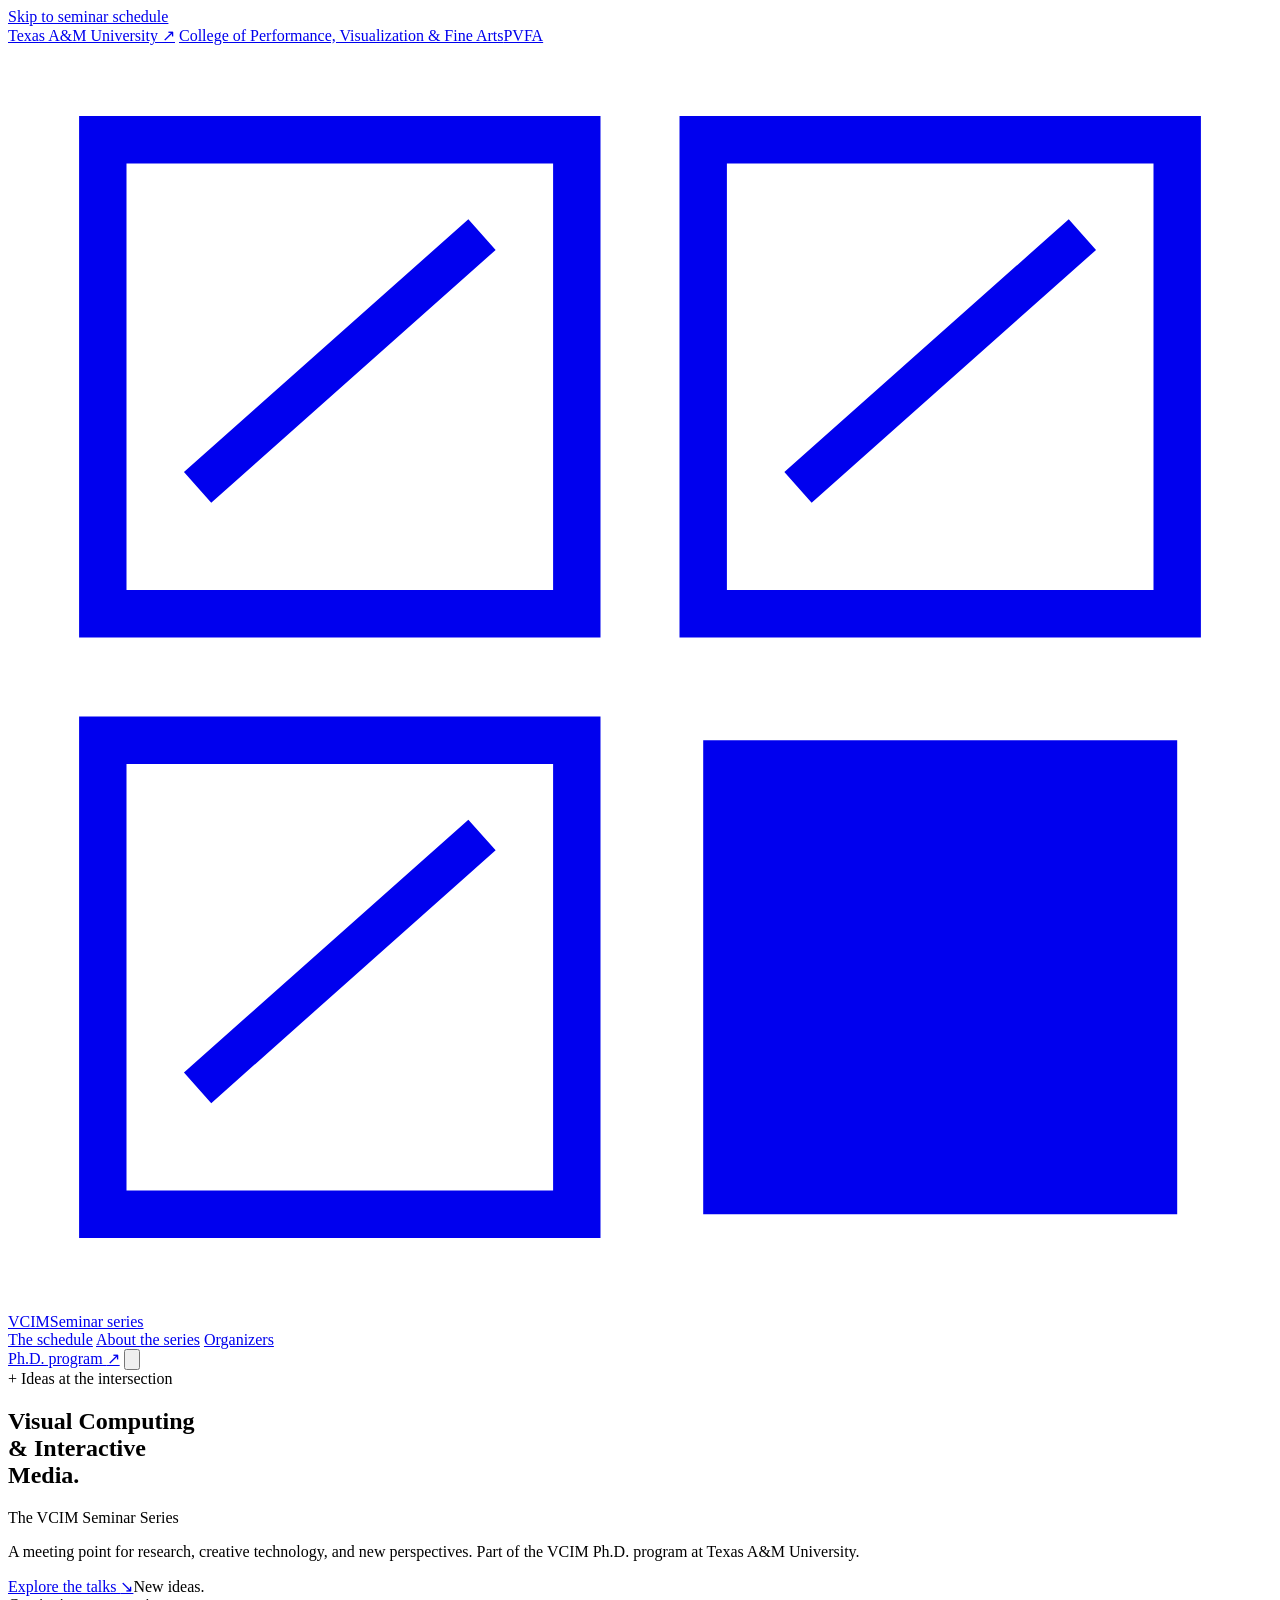
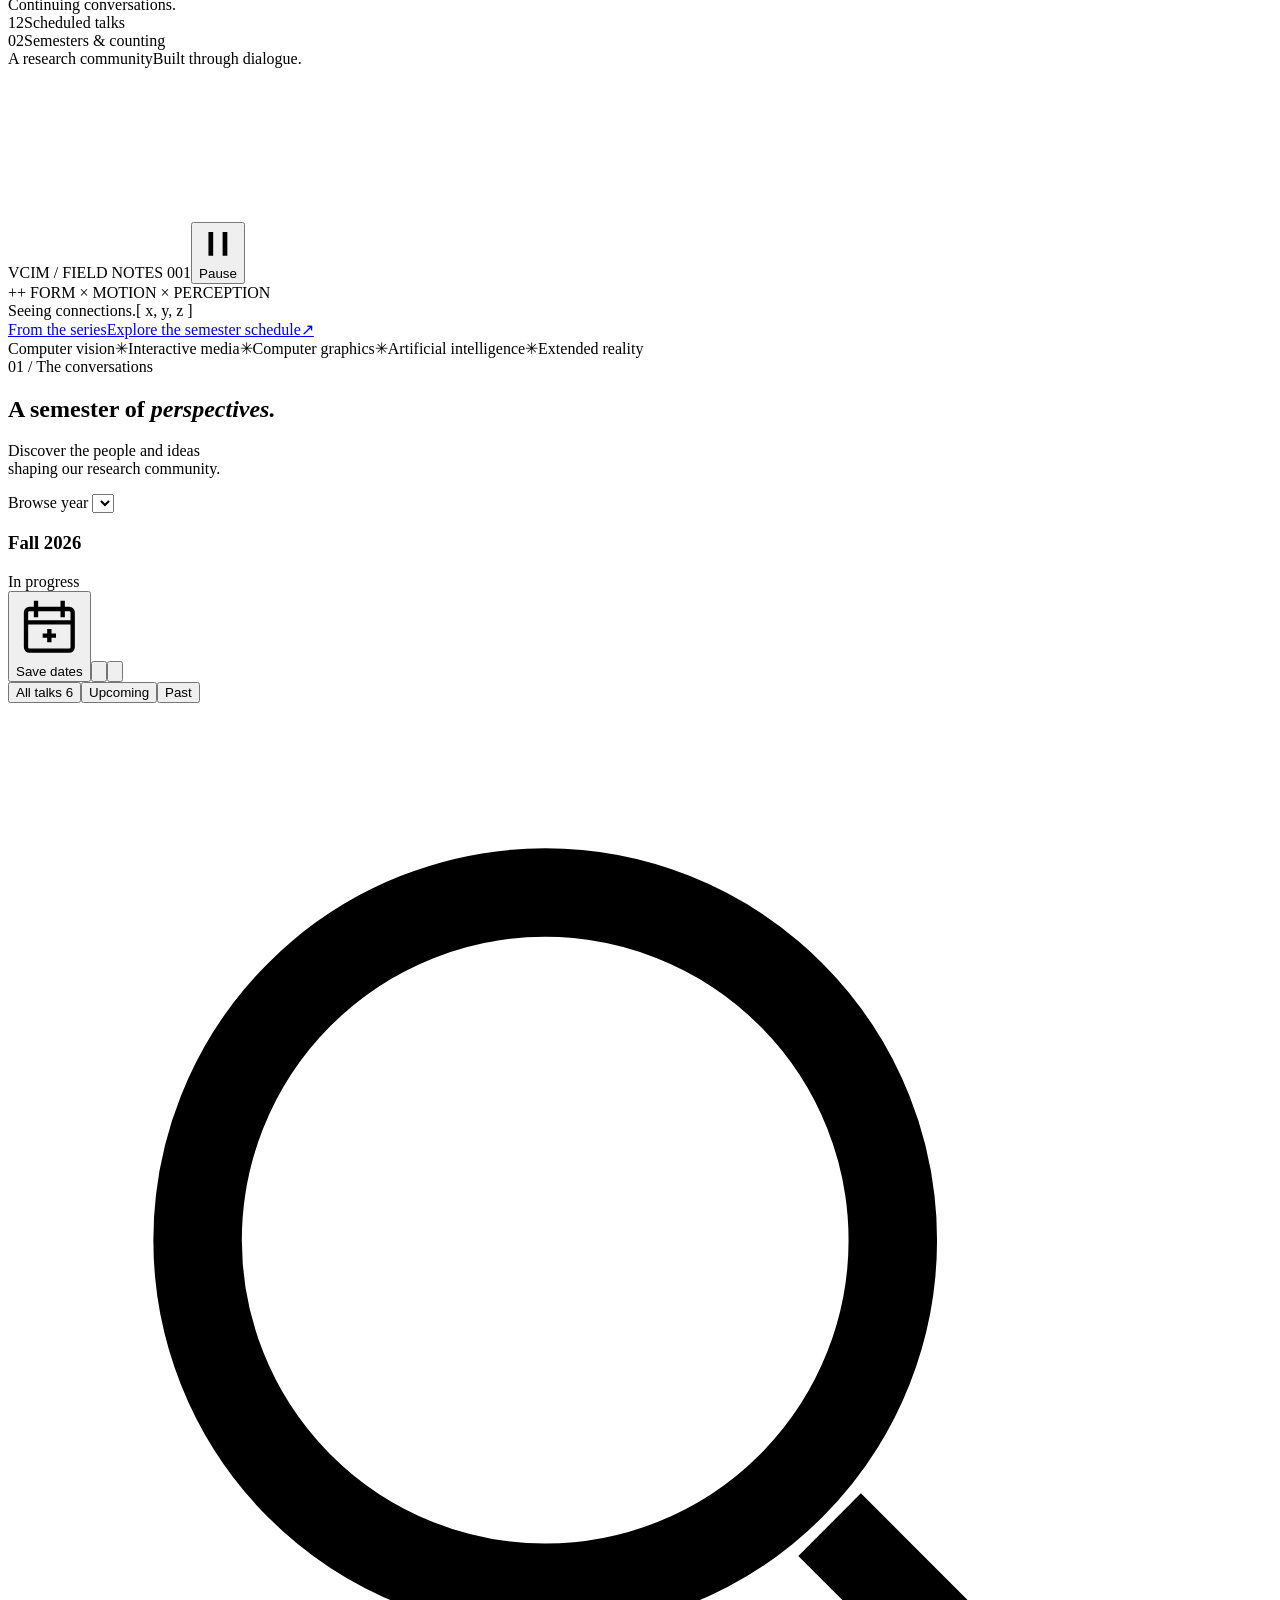
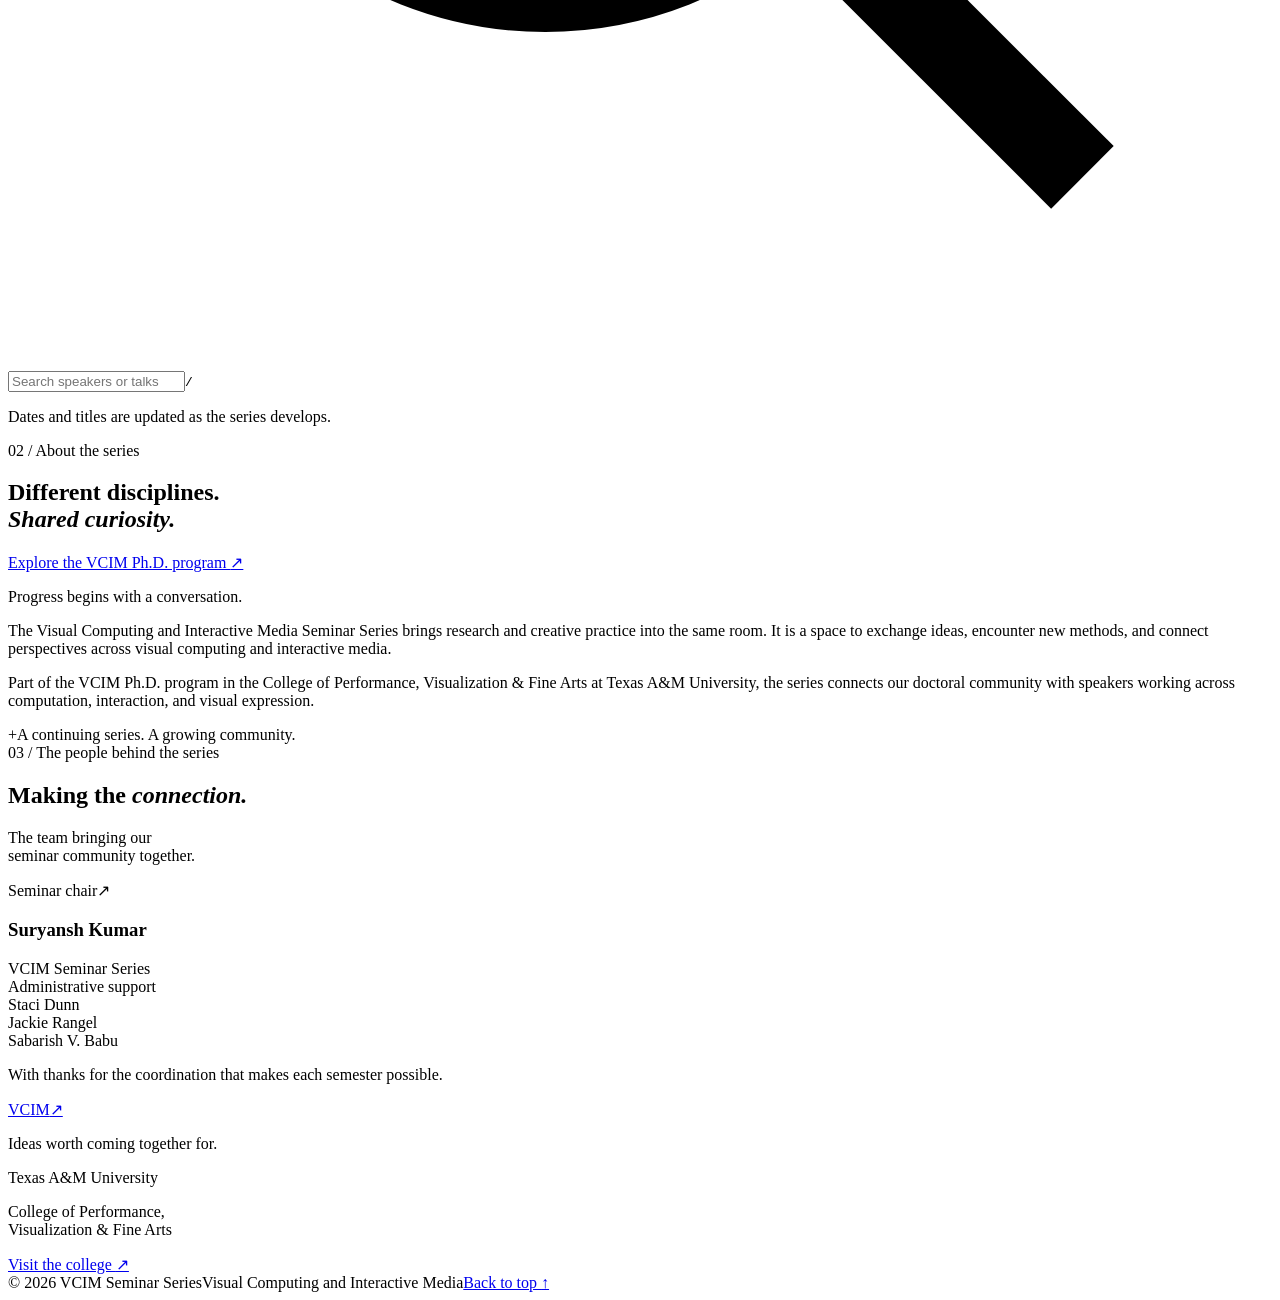
==== index.html @ 403e8bd7 "main source addded" ====
<!doctype html>
<html lang="en">
<head>
  <meta charset="utf-8">
  <meta name="viewport" content="width=device-width, initial-scale=1">
  <meta name="theme-color" content="#500000">
  <meta name="description" content="The Visual Computing and Interactive Media Seminar Series at Texas A&M University. Explore speakers and talk schedules, semester by semester.">
  <title>VCIM Seminar Series · Texas A&M University</title>
  <link rel="icon" href="assets/icons/favicon.svg" type="image/svg+xml">
  <link rel="stylesheet" href="styles/tokens.css">
  <link rel="stylesheet" href="styles/main.css">
  <script defer src="data/seminars.js"></script>
  <script defer src="scripts/core.js"></script>
  <script defer src="scripts/app.js"></script>
  <script defer src="scripts/visual.js"></script>
</head>
<body>
  <a class="skip-link" href="#schedule">Skip to seminar schedule</a>
  <div class="institution-bar">
    <div class="container institution-inner">
      <a href="https://www.tamu.edu/" target="_blank" rel="noopener noreferrer">Texas A&amp;M University <span aria-hidden="true">↗</span></a>
      <a data-college-link href="https://pvfa.tamu.edu/" target="_blank" rel="noopener noreferrer"><span class="college-long">College of Performance, Visualization &amp; Fine Arts</span><span class="college-short">PVFA</span></a>
    </div>
  </div>
  <header class="site-header">
    <div class="container header-inner">
      <a href="#top" class="wordmark" aria-label="VCIM Seminar Series home">
        <svg class="brand-symbol" viewBox="0 0 40 40" fill="none" aria-hidden="true"><path d="M3 3h15v15H3zM22 3h15v15H22zM3 22h15v15H3z" stroke="currentColor" stroke-width="1.5"/><path d="M22 22h15v15H22z" fill="currentColor"/><path d="m6 14 9-8M25 14l9-8M6 33l9-8" stroke="currentColor" stroke-width="1.3"/></svg>
        <span class="wordmark-name">VCIM<span class="wordmark-subtitle">Seminar series</span></span>
      </a>
      <nav class="desktop-nav" aria-label="Main navigation">
        <a href="#schedule">The schedule</a>
        <a href="#about">About the series</a>
        <a href="#organizers">Organizers</a>
      </nav>
      <a class="program-link" data-program-link href="https://pvfa.tamu.edu/academics/visualization-program/ph-d-in-visual-computing-and-interactive-media/" target="_blank" rel="noopener noreferrer">Ph.D. program <span aria-hidden="true">↗</span></a>
      <button class="menu-toggle icon-button" id="menu-toggle" type="button" aria-expanded="false" aria-controls="mobile-nav" aria-label="Open navigation"><svg viewBox="0 0 24 24" fill="none" stroke="currentColor" stroke-width="1.5" aria-hidden="true"><path d="M4 7h16M4 12h16M4 17h16"/></svg></button>
    </div>
    <nav class="mobile-nav container" id="mobile-nav" aria-label="Mobile navigation" hidden>
      <a href="#schedule">The schedule</a><a href="#about">About the series</a><a href="#organizers">Organizers</a>
      <a data-program-link href="https://pvfa.tamu.edu/academics/visualization-program/ph-d-in-visual-computing-and-interactive-media/" target="_blank" rel="noopener noreferrer">Explore the Ph.D. program ↗</a>
    </nav>
  </header>
  <main id="top">
    <section class="hero container" aria-labelledby="hero-title">
      <div class="hero-copy">
        <div class="eyebrow"><span class="tiny-cross" aria-hidden="true">+</span> Ideas at the intersection</div>
        <h1 id="hero-title">Visual Computing<br><span class="hero-amp">&amp; Interactive</span><br>Media<span class="title-period">.</span></h1>
        <p class="hero-subheading">The VCIM Seminar Series</p>
        <p class="hero-description">A meeting point for research, creative technology, and new perspectives. Part of the VCIM Ph.D. program at Texas A&amp;M University.</p>
        <div class="hero-actions"><a href="#schedule" class="button button-primary">Explore the talks <span aria-hidden="true">↘</span></a><span class="hero-note">New ideas.<br>Continuing conversations.</span></div>
        <div class="hero-meta"><div><span class="meta-number" id="total-talks">12</span><span class="meta-label">Scheduled talks</span></div><div><span class="meta-number" id="total-semesters">02</span><span class="meta-label">Semesters &amp; counting</span></div><div class="hero-meta-last"><span class="meta-label meta-label-top">A research community</span><span class="meta-small">Built through dialogue.</span></div></div>
      </div>
      <div class="hero-visual-wrap">
        <div class="hero-art" id="hero-art">
          <img class="field-fallback" src="assets/visuals/field-fallback.svg" alt="" aria-hidden="true">
          <canvas id="field-canvas" aria-hidden="true"></canvas>
          <div class="art-topline"><span>VCIM / FIELD NOTES 001</span><button type="button" id="motion-toggle" aria-label="Pause geometric animation" aria-pressed="false" title="Pause motion"><svg viewBox="0 0 16 16" aria-hidden="true"><path d="M5 3v10M11 3v10" fill="none" stroke="currentColor" stroke-width="2"/></svg><span id="motion-label">Pause</span></button></div>
          <span class="art-cross art-cross-a" aria-hidden="true">+</span><span class="art-cross art-cross-b" aria-hidden="true">+</span>
          <span class="art-side-label" aria-hidden="true">FORM × MOTION × PERCEPTION</span>
          <div class="art-bottomline"><span class="art-kicker">Seeing connections.</span><span class="art-index" aria-hidden="true">[ x, y, z ]</span></div>
        </div>
        <a class="next-strip" id="next-strip" href="#schedule"><span class="next-label"><span class="status-dot" aria-hidden="true"></span><span id="next-label">From the series</span></span><span class="next-speaker" id="next-speaker">Explore the semester schedule</span><span class="next-date" id="next-date"></span><span class="next-arrow" aria-hidden="true">↗</span></a>
      </div>
    </section>
    <div class="discipline-band" aria-label="Fields in conversation"><div class="container discipline-inner"><span>Computer vision</span><span aria-hidden="true">✳</span><span>Interactive media</span><span aria-hidden="true">✳</span><span>Computer graphics</span><span aria-hidden="true">✳</span><span>Artificial intelligence</span><span aria-hidden="true">✳</span><span>Extended reality</span></div></div>

    <section class="schedule-section container" id="schedule" aria-labelledby="schedule-heading">
      <div class="section-heading"><div><div class="eyebrow section-eyebrow">01 / The conversations</div><h2 id="schedule-heading">A semester of <em>perspectives.</em></h2></div><p class="section-intro">Discover the people and ideas<br>shaping our research community.</p></div>
      <noscript><p class="notice">Enable JavaScript to switch semesters and view the schedule. The site works locally and does not require an account.</p></noscript>
      <div id="schedule-error" class="notice error" role="alert" hidden></div>
      <div id="schedule-app">
        <div class="semester-bar"><div id="semester-tabs" class="semester-tabs" role="tablist" aria-label="Seminar semester"></div><label class="year-picker" for="year-select">Browse year <select id="year-select" aria-label="Browse seminar year"></select></label></div>
        <div id="semester-panel" role="tabpanel" tabindex="0">
          <div class="semester-summary"><div class="semester-summary-left"><h3 id="semester-title">Fall 2026</h3><span class="semester-status" id="semester-status">In progress</span><span class="semester-date-range" id="semester-range"></span></div><div class="schedule-actions"><button type="button" id="calendar-button" class="text-button" title="Download date-only calendar entries. Talk times are not included."><svg viewBox="0 0 20 20" fill="none" stroke="currentColor" stroke-width="1.3" aria-hidden="true"><rect x="3" y="4.5" width="14" height="12.5" rx="1"/><path d="M6 2v5M14 2v5M3 8.5h14M10 10.5v4M8 12.5h4"/></svg>Save dates</button><button type="button" id="share-button" class="icon-button" aria-label="Copy link to this semester" title="Copy semester link"><svg viewBox="0 0 20 20" fill="none" stroke="currentColor" stroke-width="1.3" aria-hidden="true"><path d="m8 7 2-2a3.5 3.5 0 0 1 5 5l-2 2M12 13l-2 2a3.5 3.5 0 0 1-5-5l2-2M7.5 12.5l5-5"/></svg></button><button type="button" id="print-button" class="icon-button" aria-label="Print the visible seminar schedule" title="Print schedule"><svg viewBox="0 0 20 20" fill="none" stroke="currentColor" stroke-width="1.3" aria-hidden="true"><path d="M5 7V3h10v4M5 14H3V7h14v7h-2M5 11h10v6H5zM14 9h1"/></svg></button></div></div>
          <div class="filter-bar"><div class="filter-group" role="group" aria-label="Filter talks by date"><button type="button" class="filter-button active" data-filter="all" aria-pressed="true">All talks <span id="filter-total">6</span></button><button type="button" class="filter-button" data-filter="upcoming" aria-pressed="false">Upcoming</button><button type="button" class="filter-button" data-filter="past" aria-pressed="false">Past</button></div><div class="search-box"><svg viewBox="0 0 20 20" fill="none" stroke="currentColor" stroke-width="1.4" aria-hidden="true"><circle cx="8.5" cy="8.5" r="5.5"/><path d="m13 13 4 4"/></svg><input type="search" id="talk-search" placeholder="Search speakers or talks" aria-label="Search speakers or talk titles in this semester" autocomplete="off"><kbd aria-hidden="true">/</kbd></div></div>
          <div class="talk-list" id="talk-list"></div>
          <div class="empty-state" id="empty-state" hidden><span class="empty-symbol" aria-hidden="true">↗</span><h4 id="empty-title">No talks found</h4><p id="empty-description">Try a different speaker or title, or reset the filters.</p><button type="button" id="reset-filters" class="button button-outline">Reset filters</button></div>
          <div class="schedule-footnote"><p id="result-count" role="status" aria-live="polite" aria-atomic="true"></p><p>Dates and titles are updated as the series develops.</p></div>
        </div>
      </div>
    </section>

    <section id="about" class="about-section" aria-labelledby="about-heading"><div class="container about-grid"><div><div class="eyebrow">02 / About the series</div><h2 id="about-heading">Different disciplines.<br><em>Shared curiosity.</em></h2><a class="inline-link" data-program-link href="https://pvfa.tamu.edu/academics/visualization-program/ph-d-in-visual-computing-and-interactive-media/" target="_blank" rel="noopener noreferrer">Explore the VCIM Ph.D. program <span aria-hidden="true">↗</span></a></div><div class="about-copy"><p class="about-lead">Progress begins with a conversation.</p><p>The Visual Computing and Interactive Media Seminar Series brings research and creative practice into the same room. It is a space to exchange ideas, encounter new methods, and connect perspectives across visual computing and interactive media.</p><p>Part of the VCIM Ph.D. program in the College of Performance, Visualization &amp; Fine Arts at Texas A&amp;M University, the series connects our doctoral community with speakers working across computation, interaction, and visual expression.</p><div class="about-signature"><span class="tiny-cross" aria-hidden="true">+</span><span>A continuing series. A growing community.</span></div></div></div></section>

    <section class="organizers-section container" id="organizers" aria-labelledby="organizers-heading"><div class="section-heading"><div><div class="eyebrow section-eyebrow">03 / The people behind the series</div><h2 id="organizers-heading">Making the <em>connection.</em></h2></div><p class="section-intro">The team bringing our<br>seminar community together.</p></div><div class="organizer-grid"><article class="organizer chair-card"><div class="organizer-top"><span class="organizer-role">Seminar chair</span><span aria-hidden="true">↗</span></div><h3 id="chair-name">Suryansh Kumar</h3><div class="organizer-card-line" aria-hidden="true"></div><span class="organizer-footer">VCIM Seminar Series</span></article><div class="support-team"><span class="support-heading">Administrative support</span><div id="support-names" class="support-names"><div>Staci Dunn</div><div>Jackie Rangel</div><div>Sabarish V. Babu</div></div><p>With thanks for the coordination that makes each semester possible.</p></div></div></section>
  </main>
  <footer class="site-footer"><div class="container"><div class="footer-main"><div><a href="#top" class="footer-wordmark">VCIM<span aria-hidden="true">↗</span></a><p>Ideas worth coming together for.</p></div><div class="footer-college"><span>Texas A&amp;M University</span><p>College of Performance,<br>Visualization &amp; Fine Arts</p><a data-college-link href="https://pvfa.tamu.edu/" target="_blank" rel="noopener noreferrer">Visit the college <span aria-hidden="true">↗</span></a></div></div><div class="footer-bottom"><span>© <span id="copyright-year">2026</span> VCIM Seminar Series</span><span>Visual Computing and Interactive Media</span><a href="#top">Back to top <span aria-hidden="true">↑</span></a></div></div></footer>
  <div id="toast" class="toast" role="status" aria-live="polite" aria-atomic="true"></div>
</body>
</html>
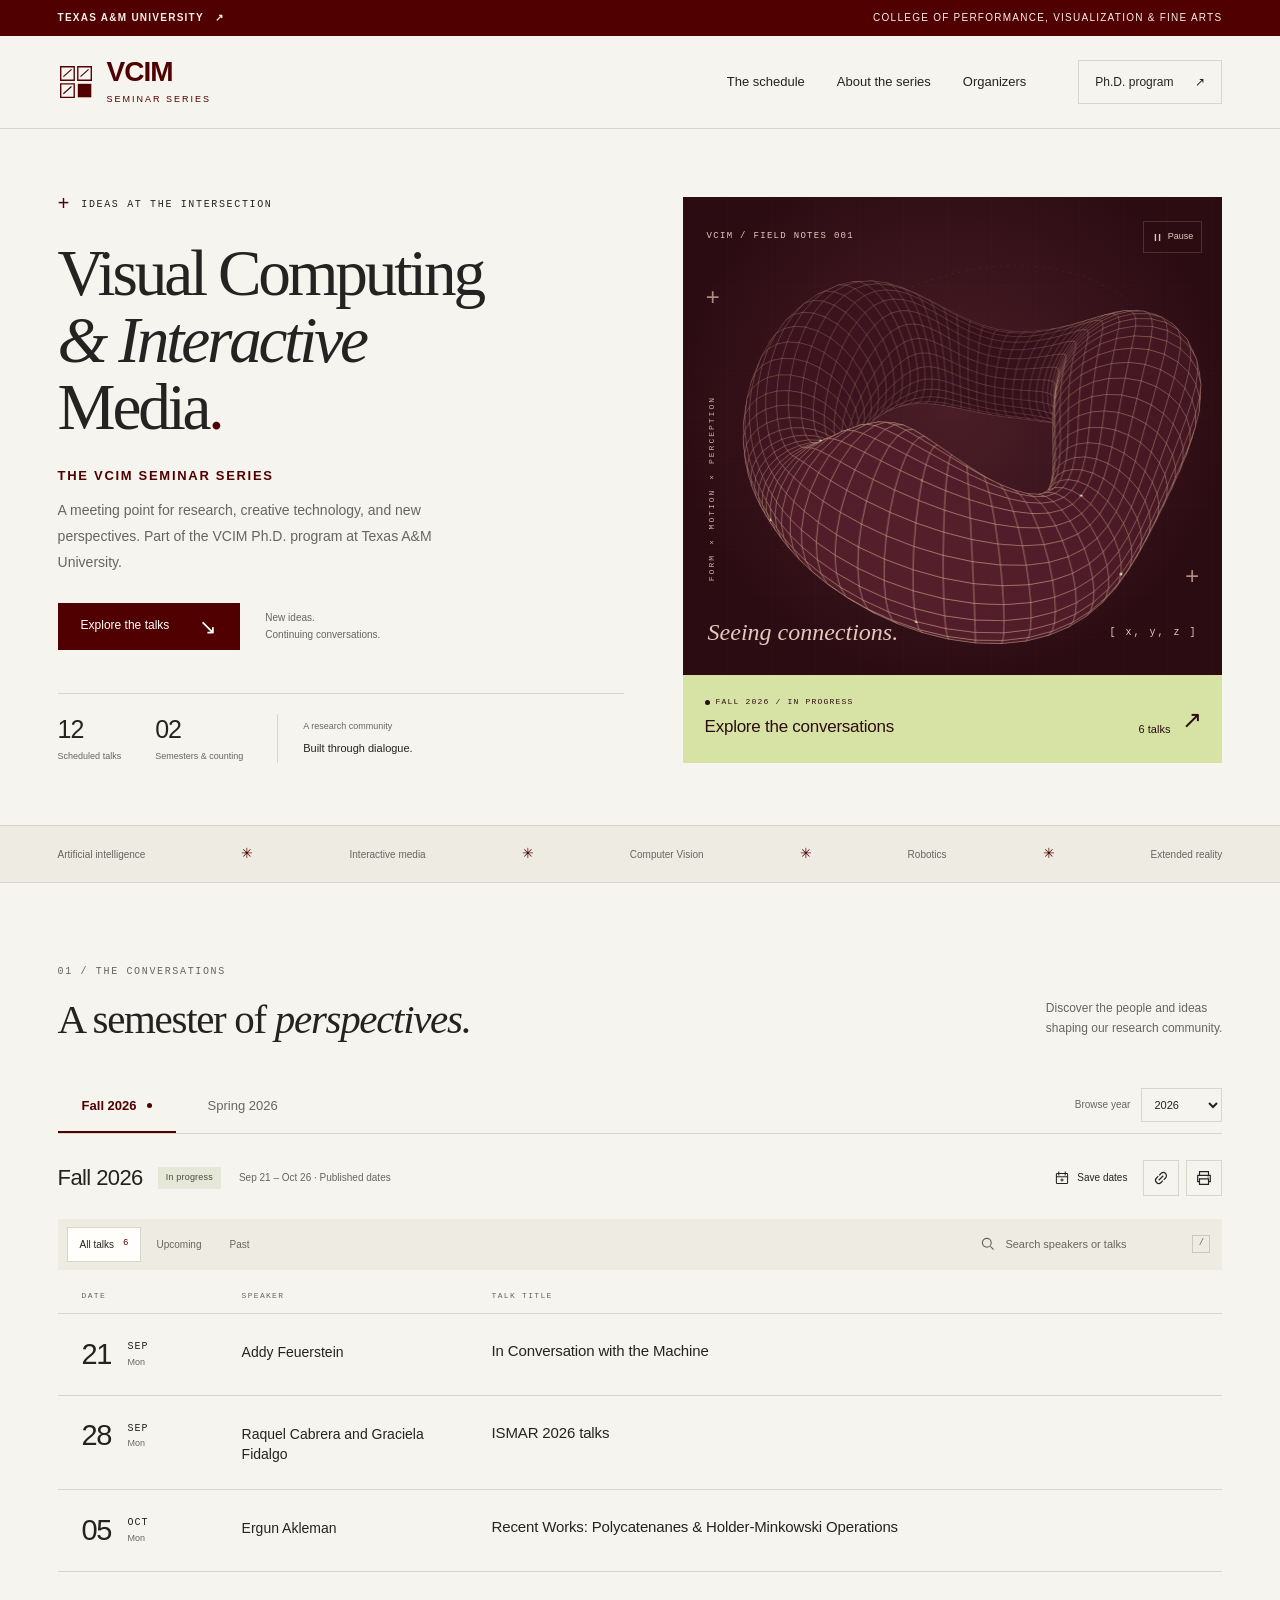
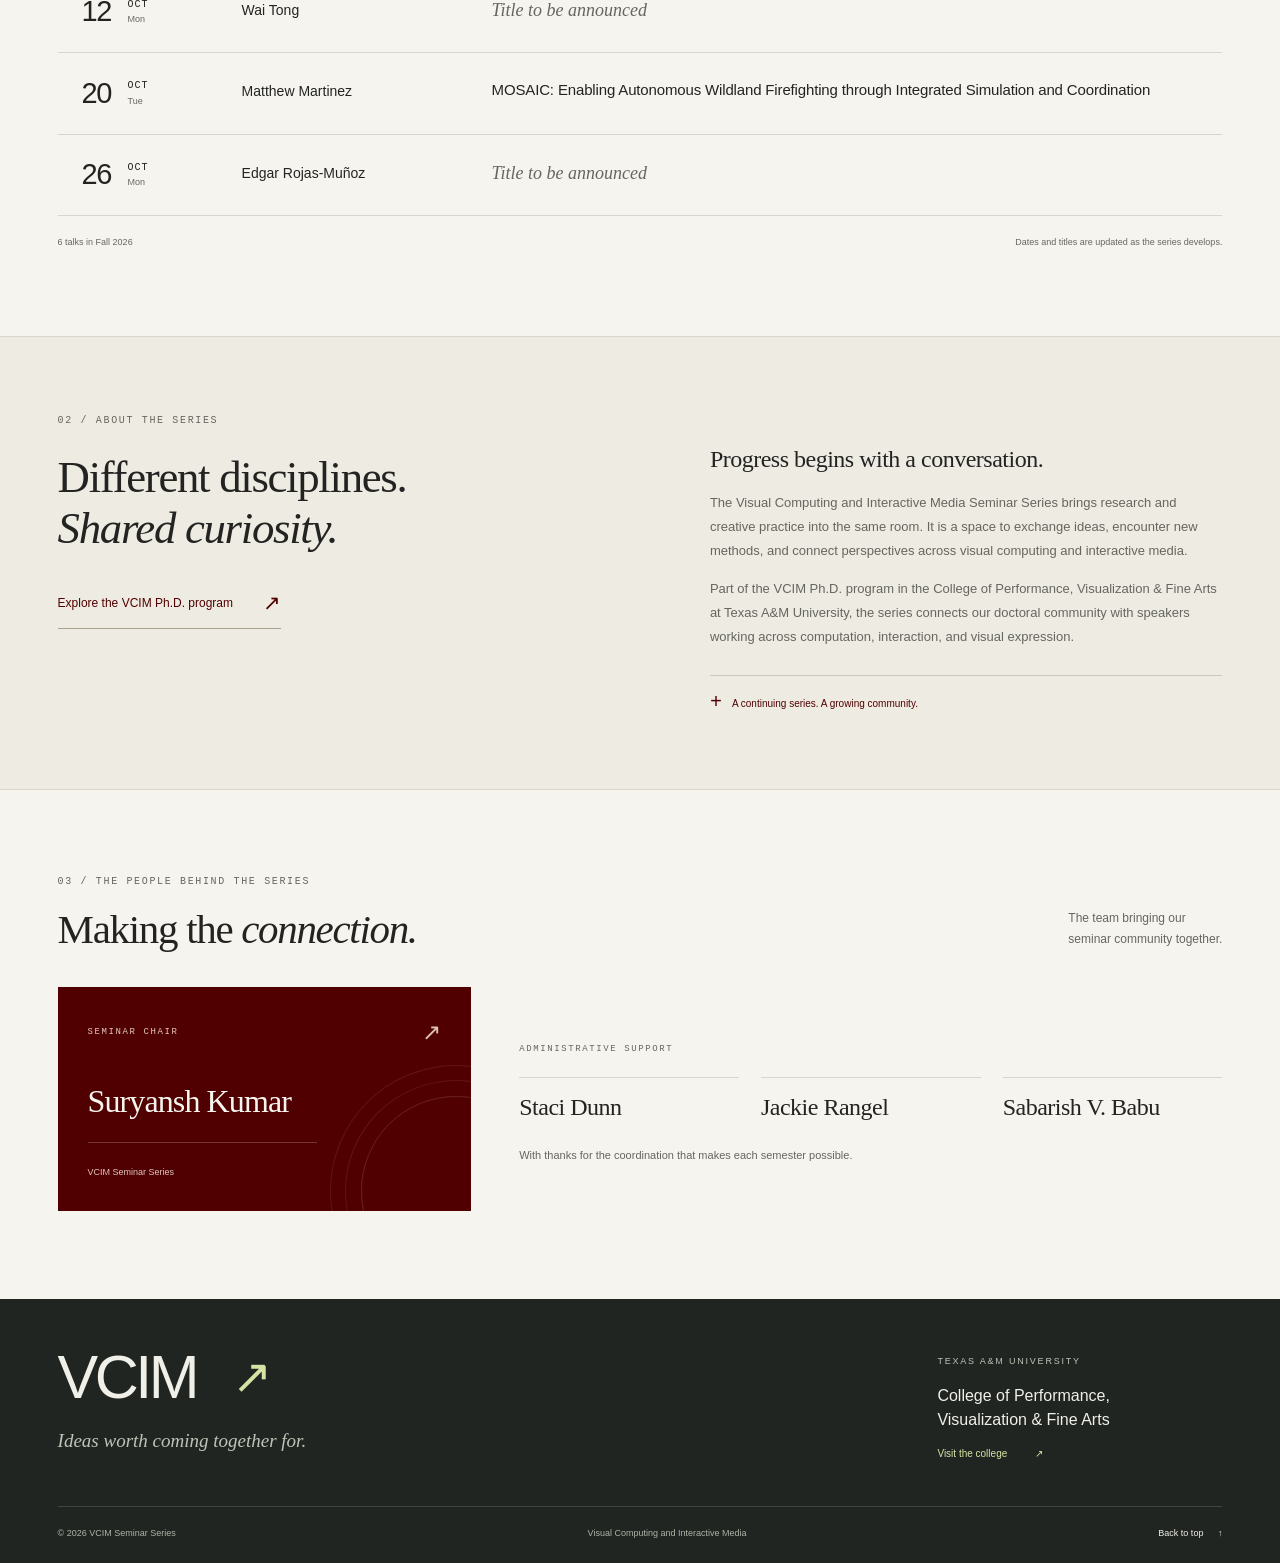
==== commit 16f5f403: "subject details added" ====
--- a/index.html
+++ b/index.html
@@ -63,7 +63,7 @@
         <a class="next-strip" id="next-strip" href="#schedule"><span class="next-label"><span class="status-dot" aria-hidden="true"></span><span id="next-label">From the series</span></span><span class="next-speaker" id="next-speaker">Explore the semester schedule</span><span class="next-date" id="next-date"></span><span class="next-arrow" aria-hidden="true">↗</span></a>
       </div>
     </section>
-    <div class="discipline-band" aria-label="Fields in conversation"><div class="container discipline-inner"><span>Computer vision</span><span aria-hidden="true">✳</span><span>Interactive media</span><span aria-hidden="true">✳</span><span>Computer graphics</span><span aria-hidden="true">✳</span><span>Artificial intelligence</span><span aria-hidden="true">✳</span><span>Extended reality</span></div></div>
+    <div class="discipline-band" aria-label="Fields in conversation"><div class="container discipline-inner"><span>Artificial intelligence</span><span aria-hidden="true">✳</span><span>Interactive media</span><span aria-hidden="true">✳</span><span>Computer Vision</span><span aria-hidden="true">✳</span><span>Robotics</span><span aria-hidden="true">✳</span><span>Extended reality</span></div></div>
 
     <section class="schedule-section container" id="schedule" aria-labelledby="schedule-heading">
       <div class="section-heading"><div><div class="eyebrow section-eyebrow">01 / The conversations</div><h2 id="schedule-heading">A semester of <em>perspectives.</em></h2></div><p class="section-intro">Discover the people and ideas<br>shaping our research community.</p></div>
--- a/styles/tokens.css
+++ b/styles/tokens.css
@@ -0,0 +1,20 @@
+/* EDIT THE VISUAL IDENTITY HERE. No external font files or libraries are required. */
+:root {
+  --maroon: #500000;
+  --maroon-light: #711d28;
+  --maroon-dark: #2c0c13;
+  --paper: #f6f4ef;
+  --paper-dark: #eeebe3;
+  --white: #fffefb;
+  --ink: #232422;
+  --muted: #666660;
+  --line: #d8d5cb;
+  --accent: #d7e3a4;
+  --font-body: -apple-system, BlinkMacSystemFont, "Segoe UI", Arial, sans-serif;
+  --font-display: "Iowan Old Style", "Palatino Linotype", "Book Antiqua", Palatino, Georgia, serif;
+  --font-mono: "SFMono-Regular", Consolas, "Liberation Mono", monospace;
+  --max-width: 1320px;
+  --gutter: clamp(22px, 4.5vw, 76px);
+  --header-height: 92px;
+  --duration: 180ms;
+}
--- a/styles/main.css
+++ b/styles/main.css
@@ -0,0 +1,9 @@
+/* VCIM public website. Layout, components, responsive rules, then print styles. */
+*,*::before,*::after{box-sizing:border-box}html{scroll-behavior:smooth;scroll-padding-top:120px}body{margin:0;background:var(--paper);color:var(--ink);font-family:var(--font-body);font-size:16px;line-height:1.55;-webkit-font-smoothing:antialiased}button,input,select,textarea{font:inherit}button,a,input,select{ -webkit-tap-highlight-color:transparent}button{cursor:pointer}a{color:inherit;text-decoration:none}button{color:inherit}button:disabled{opacity:.45;cursor:not-allowed}img,svg{display:block}button svg{pointer-events:none}h1,h2,h3,h4,p{margin:0}h1,h2,h3,h4{font-weight:400}button{border-radius:0}input[type=search]::-webkit-search-cancel-button{cursor:pointer}::selection{background:var(--accent);color:var(--maroon)}:focus-visible{outline:3px solid var(--maroon-light);outline-offset:5px}[hidden]{display:none!important}.container{width:min(calc(100% - var(--gutter)*2),var(--max-width));margin-inline:auto}.skip-link{position:fixed;top:-100px;left:20px;background:var(--accent);color:var(--maroon);padding:14px 22px;z-index:1000}.skip-link:focus{top:12px}.institution-bar{background:var(--maroon);color:#f7eee7;font-size:10px;text-transform:uppercase;letter-spacing:1.25px}.institution-inner{display:flex;align-items:center;justify-content:space-between;min-height:36px;gap:24px}.institution-inner a:hover{text-decoration:underline}.institution-inner a:first-child{font-weight:600}.institution-inner a:first-child span{margin-left:7px}.college-short{display:none}.site-header{position:sticky;top:0;z-index:20;background:rgba(246,244,239,.97);backdrop-filter:blur(12px);border-bottom:1px solid var(--line)}.header-inner{height:var(--header-height);display:flex;align-items:center;justify-content:space-between;gap:28px}.wordmark{display:flex;align-items:center;gap:13px;color:var(--maroon)}.brand-symbol{width:36px;height:36px}.wordmark-name{font-size:28px;line-height:1;font-weight:700;letter-spacing:-1px}.wordmark-subtitle{display:block;font-size:9px;letter-spacing:2px;text-transform:uppercase;line-height:1.4;margin-top:7px;font-weight:500}.desktop-nav{display:flex;gap:32px;font-size:13px;margin-left:auto;margin-right:24px}.desktop-nav a{position:relative;padding-block:12px}.desktop-nav a::after{content:"";height:1px;position:absolute;left:0;right:100%;bottom:4px;background:var(--maroon);transition:right var(--duration)}.desktop-nav a:hover::after{right:0}.program-link{font-size:12px;border:1px solid var(--line);padding:12px 16px;display:flex;align-items:center;gap:22px}.program-link:hover{background:var(--paper-dark);border-color:var(--maroon)}.menu-toggle{display:none!important}.mobile-nav{padding-bottom:24px}.mobile-nav a{display:block;padding:10px 0;border-top:1px solid var(--line);font-size:15px}.hero{display:grid;grid-template-columns:1.05fr 1fr;gap:5%;padding-block:66px 62px;align-items:center}.eyebrow{font-family:var(--font-mono);font-size:10px;letter-spacing:1.65px;text-transform:uppercase;display:flex;align-items:center;gap:10px;font-weight:400}.tiny-cross{font-family:var(--font-mono);font-size:20px;line-height:1;color:var(--maroon)}.hero-copy .eyebrow{margin-bottom:25px}.hero h1{font-family:var(--font-display);font-size:clamp(50px,5.1vw,78px);line-height:1.025;letter-spacing:-3.2px}.hero-amp{font-style:italic;font-weight:400}.title-period{color:var(--maroon)}.hero-subheading{font-size:13px;font-weight:600;margin-top:25px;letter-spacing:1.7px;text-transform:uppercase;color:var(--maroon)}.hero-description{font-size:14px;color:var(--muted);max-width:430px;line-height:1.85;margin-top:12px}.hero-actions{display:flex;align-items:center;gap:25px;margin-top:27px}.button{display:inline-flex;align-items:center;justify-content:center;gap:30px;min-height:47px;padding:12px 22px;border:1px solid transparent;font-size:12px;font-weight:500;line-height:1.3;transition:background var(--duration),transform var(--duration)}.button span[aria-hidden]{font-size:21px;line-height:1}.button-primary{background:var(--maroon);color:var(--white)}.button-primary:hover{background:var(--maroon-light);transform:translateY(-2px)}.button-outline{border-color:var(--maroon);background:transparent;color:var(--maroon)}.button-outline:hover{background:var(--paper-dark)}.hero-note{font-size:10px;line-height:1.7;color:var(--muted)}.hero-meta{display:flex;margin-top:43px;padding-top:20px;border-top:1px solid var(--line);gap:34px}.hero-meta>div{display:flex;flex-direction:column}.meta-number{font-size:25px;font-weight:400;letter-spacing:-1px;line-height:1.2}.meta-label{font-size:9px;color:var(--muted);margin-top:6px}.hero-meta-last{border-left:1px solid var(--line);padding-left:25px;justify-content:center}.meta-label-top{margin-top:0}.meta-small{font-size:11px;margin-top:6px}.hero-visual-wrap{align-self:stretch;display:flex;flex-direction:column;padding-top:2px;min-width:0}.hero-art{background:var(--maroon-dark);position:relative;min-height:460px;flex:1;overflow:hidden;isolation:isolate}.hero-art::before{content:"";position:absolute;inset:0;background:radial-gradient(ellipse at 50% 45%,#71344270,transparent 72%);z-index:-1}.hero-art::after{content:"";position:absolute;inset:0;pointer-events:none;opacity:.18;background-image:linear-gradient(#ad8f8518 1px,transparent 1px),linear-gradient(90deg,#ad8f8518 1px,transparent 1px);background-size:44px 44px;z-index:0}.field-fallback{position:absolute;inset:0;width:100%;height:100%;object-fit:contain;transition:opacity .4s}#field-canvas{position:absolute;inset:0;width:100%;height:100%;opacity:0;transition:opacity .4s}.canvas-ready #field-canvas{opacity:1}.canvas-ready .field-fallback{opacity:0}.art-topline{position:absolute;top:24px;left:24px;right:20px;display:flex;align-items:center;justify-content:space-between;color:#e4c8bc;font-family:var(--font-mono);font-size:9px;letter-spacing:1.3px;z-index:2}.art-topline button{background:none;border:1px solid #a176714f;color:#e4c8bc;display:flex;align-items:center;gap:5px;font-family:var(--font-body);font-size:9px;padding:6px 8px;min-height:32px}.art-topline button svg{width:11px;height:11px}.art-topline button:hover{background:#ffffff10}.hero-art :focus-visible{outline-color:var(--accent)}.art-cross{position:absolute;color:#b38a80;font:24px var(--font-mono);font-weight:300;z-index:1}.art-cross-a{left:23px;top:88px}.art-cross-b{right:23px;bottom:84px}.art-side-label{position:absolute;left:23px;bottom:94px;writing-mode:vertical-rl;transform:rotate(180deg);font-family:var(--font-mono);font-size:8px;letter-spacing:2px;color:#cbaea4}.art-bottomline{position:absolute;bottom:24px;left:25px;right:25px;display:flex;align-items:center;justify-content:space-between;color:#e4c8bc;z-index:2}.art-kicker{font-family:var(--font-display);font-size:24px;font-style:italic}.art-index{font-family:var(--font-mono);font-size:10px;letter-spacing:2px}.next-strip{background:var(--accent);display:grid;grid-template-columns:1fr auto 18px;gap:3px 12px;padding:18px 22px;color:var(--maroon-dark);min-height:88px;position:relative}.next-strip:hover .next-arrow{transform:translate(2px,-2px)}.next-label{grid-column:1/3;font-family:var(--font-mono);font-size:8px;text-transform:uppercase;letter-spacing:1.2px;display:flex;align-items:center;gap:6px}.status-dot{display:inline-block;width:5px;height:5px;background:currentColor;border-radius:50%;flex:none}.next-speaker{font-size:17px;letter-spacing:-.25px}.next-date{font-size:11px;align-self:center;white-space:nowrap}.next-arrow{grid-column:3;grid-row:1/3;font-size:24px;align-self:center;transition:transform var(--duration)}.discipline-band{border-top:1px solid var(--line);border-bottom:1px solid var(--line);background:var(--paper-dark)}.discipline-inner{display:flex;justify-content:space-between;align-items:center;padding-block:17px;gap:15px;color:var(--muted);font-size:10px}.discipline-inner span[aria-hidden]{color:var(--maroon);font-size:14px}.schedule-section{padding-block:81px 86px}.section-heading{display:flex;align-items:flex-end;justify-content:space-between;gap:35px;margin-bottom:35px}.section-eyebrow{margin-bottom:17px;color:var(--muted)}h2{font-family:var(--font-display);font-size:clamp(32px,3.2vw,46px);letter-spacing:-1.3px;line-height:1.1}h2 em{font-weight:400}.section-intro{font-size:12px;color:var(--muted);line-height:1.7;padding-bottom:3px}.semester-bar{display:flex;align-items:center;justify-content:space-between;gap:25px;border-bottom:1px solid var(--line)}.semester-tabs{display:flex;gap:8px;overflow-x:auto;scrollbar-width:thin;max-width:75%;padding-top:5px}.semester-tab{border:0;border-bottom:2px solid transparent;background:none;padding:14px 24px 15px;font-size:13px;white-space:nowrap;display:flex;align-items:center;gap:10px;color:var(--muted)}.semester-tab[aria-selected=true]{color:var(--maroon);border-bottom-color:var(--maroon);font-weight:600}.semester-tab:hover{background:var(--paper-dark)}.tab-status-dot{width:5px;height:5px;background:var(--maroon);border-radius:50%}.year-picker{display:flex;gap:11px;align-items:center;font-size:10px;color:var(--muted);white-space:nowrap}.year-picker select{padding:6px 26px 6px 8px;background-color:transparent;color:var(--ink);border:1px solid var(--line);border-radius:0;font-size:11px;min-height:34px}#semester-panel:focus{outline:none}#semester-panel:focus-visible{outline:2px solid var(--maroon);outline-offset:5px}.semester-summary{display:flex;justify-content:space-between;align-items:center;gap:20px;padding-block:25px 22px}.semester-summary-left{display:flex;align-items:center;gap:15px;flex-wrap:wrap}.semester-summary h3{font-size:22px;letter-spacing:-.6px}.semester-status{font-size:9px;background:#e5e8d9;color:#435133;padding:4px 8px;letter-spacing:.2px}.semester-status[data-status=completed]{background:#e8e5de;color:#55574e}.semester-status[data-status=upcoming]{background:#efe4df;color:var(--maroon)}.semester-date-range{font-size:10px;color:var(--muted);margin-left:3px}.schedule-actions{display:flex;gap:7px;align-items:center;flex-shrink:0}.text-button{background:transparent;border:0;font-size:10px;display:inline-flex;gap:7px;align-items:center;min-height:38px;padding:6px 9px}.text-button:hover{background:var(--paper-dark)}.text-button svg{width:16px;height:16px}.icon-button{width:36px;height:36px;display:inline-flex;align-items:center;justify-content:center;border:1px solid var(--line);background:transparent}.icon-button svg{width:18px;height:18px}.icon-button:hover{background:var(--paper-dark);border-color:var(--muted)}.filter-bar{display:flex;justify-content:space-between;gap:20px;align-items:center;background:var(--paper-dark);padding:8px 12px 8px 9px;margin-bottom:5px}.filter-group{display:flex;gap:2px}.filter-button{padding:8px 12px;border:1px solid transparent;background:transparent;font-size:10px;display:flex;align-items:center;gap:9px;min-height:35px;color:var(--muted)}.filter-button.active{background:var(--white);border-color:var(--line);color:var(--ink)}.filter-button:hover{color:var(--maroon)}.filter-button span{font-family:var(--font-mono);font-size:9px;color:var(--maroon)}.search-box{display:flex;align-items:center;gap:9px;min-width:230px;max-width:50%}.search-box>svg{width:16px;height:16px;color:var(--muted);flex:none}.search-box input{background:transparent;border:0;min-width:0;width:100%;color:var(--ink);font-size:11px;padding:7px 0;min-height:34px;outline-offset:3px}.search-box input::placeholder{color:var(--muted);opacity:1}.search-box kbd{font-size:9px;border:1px solid #ccc8bd;min-width:18px;height:18px;display:inline-flex;align-items:center;justify-content:center;color:var(--muted)}.talk-header{display:grid;grid-template-columns:135px 225px 1fr;gap:25px;padding:15px 24px 11px;font-family:var(--font-mono);font-size:8px;color:var(--muted);text-transform:uppercase;letter-spacing:1.3px;border-bottom:1px solid var(--line)}.talk-row{display:grid;grid-template-columns:135px 225px 1fr;align-items:start;gap:25px;padding:25px 24px;border-bottom:1px solid var(--line);position:relative;transition:background var(--duration)}.talk-row:hover{background:#ffffff75}.talk-row.next-talk{background:var(--white);border:1px solid #acb887;margin-top:-1px}.talk-row.next-talk::before{position:absolute;left:-1px;top:-1px;bottom:-1px;width:3px;background:var(--maroon);content:""}.talk-date{display:flex;gap:12px;align-items:center;min-width:0}.date-day{font-size:29px;line-height:1;letter-spacing:-1.4px;font-weight:400;min-width:34px}.date-detail{display:flex;flex-direction:column;gap:1px}.date-month{font-family:var(--font-mono);font-size:10px;text-transform:uppercase;letter-spacing:1px}.date-weekday{font-size:9px;color:var(--muted)}.talk-speaker{font-size:14px;line-height:1.45;font-weight:500;padding-top:3px}.talk-title{font-size:15px;line-height:1.55;font-weight:400;letter-spacing:-.15px;overflow-wrap:anywhere}.talk-title.title-tba{font-family:var(--font-display);font-style:italic;color:var(--muted);font-size:18px;letter-spacing:0}.next-tag{display:inline-flex;font-family:var(--font-mono);font-size:7px;letter-spacing:.7px;text-transform:uppercase;color:var(--maroon);margin-top:7px;align-items:center;gap:5px}.schedule-footnote{display:flex;justify-content:space-between;gap:20px;margin-top:20px;font-size:9px;color:var(--muted)}.notice{padding:18px;background:var(--paper-dark);font-size:14px;margin:20px 0}.notice.error{border-left:3px solid var(--maroon)}.empty-state{padding:55px 20px;text-align:center;border-bottom:1px solid var(--line)}.empty-symbol{font-size:36px;color:var(--maroon);font-family:var(--font-display)}.empty-state h4{font-family:var(--font-display);font-size:29px;line-height:1.2;margin-block:8px 12px}.empty-state p{font-size:13px;color:var(--muted);margin-bottom:20px}.empty-state .button{font-size:11px;min-height:40px}.about-section{background:var(--paper-dark);padding-block:76px;border-block:1px solid var(--line)}.about-grid{display:grid;grid-template-columns:1fr 1fr;gap:12%}.about-grid .eyebrow{margin-bottom:24px;color:var(--muted)}.about-grid h2{font-size:clamp(34px,3.5vw,49px);line-height:1.13}.inline-link{display:inline-flex;align-items:center;justify-content:space-between;gap:30px;color:var(--maroon);font-size:12px;border-bottom:1px solid #aaa28f;padding-bottom:9px;margin-top:33px}.inline-link:hover{border-color:var(--maroon)}.inline-link span{font-size:21px}.about-copy{padding-top:31px}.about-lead{font-family:var(--font-display);font-size:24px;letter-spacing:-.5px;line-height:1.3;margin-bottom:16px}.about-copy>p:not(.about-lead){font-size:13px;line-height:1.85;color:var(--muted);margin-bottom:14px}.about-signature{border-top:1px solid #cdc8ba;margin-top:26px;padding-top:17px;display:flex;align-items:center;gap:10px;font-size:10px;color:var(--maroon)}.organizers-section{padding-block:84px 88px}.organizer-grid{display:grid;grid-template-columns:1fr 1.7fr;gap:48px}.organizer{background:var(--maroon);color:var(--paper);padding:28px 30px;position:relative;overflow:hidden}.organizer::after{content:"";width:190px;height:190px;position:absolute;right:-80px;bottom:-75px;border:1px solid #a9786840;border-radius:50%;box-shadow:0 0 0 15px #500000,0 0 0 16px #a9786830,0 0 0 30px #500000,0 0 0 31px #a9786830}.organizer-top{display:flex;justify-content:space-between;align-items:center}.organizer-top>span[aria-hidden]{font-size:23px;color:#ddc3b4}.organizer-role{font-family:var(--font-mono);font-size:9px;letter-spacing:1.6px;text-transform:uppercase;color:#e2c7be}.organizer h3{font-family:var(--font-display);font-size:32px;letter-spacing:-.9px;line-height:1.2;margin-top:31px;position:relative;z-index:1}.organizer-card-line{height:1px;background:#ffffff35;margin-block:22px 15px;max-width:65%}.organizer-footer{font-size:9px;color:#e2c7be;position:relative;z-index:1}.support-team{padding:9px 0 0;display:flex;flex-direction:column;justify-content:center}.support-heading{font-family:var(--font-mono);font-size:9px;text-transform:uppercase;letter-spacing:1.6px;color:var(--muted);margin-bottom:20px}.support-names{display:grid;grid-template-columns:repeat(3,1fr);gap:22px}.support-names>div{padding-top:14px;border-top:1px solid var(--line);font-family:var(--font-display);font-size:24px;letter-spacing:-.5px;line-height:1.25}.support-team p{font-size:11px;color:var(--muted);margin-top:25px;max-width:370px}.site-footer{background:#212522;color:#f0efe8;padding-block:48px 22px}.footer-main{display:flex;justify-content:space-between;gap:35px}.footer-wordmark{font-size:61px;font-weight:500;letter-spacing:-3.5px;display:inline-flex;align-items:center;gap:36px;line-height:1}.footer-wordmark span{font-size:48px;color:var(--accent);font-weight:300}.footer-main>div>p{font-family:var(--font-display);font-size:19px;color:#c0c4b8;font-style:italic;margin-top:18px}.footer-college{min-width:285px}.footer-college>span{text-transform:uppercase;font-size:9px;letter-spacing:1.8px;color:#c0c4b8}.footer-main .footer-college>p{font-family:var(--font-body);font-size:16px;line-height:1.5;font-style:normal;color:#f0efe8;margin-top:12px}.footer-college a{font-size:10px;color:var(--accent);display:inline-flex;gap:28px;margin-top:14px}.footer-college a:hover{text-decoration:underline}.footer-bottom{border-top:1px solid #ffffff25;padding-top:20px;margin-top:42px;display:flex;justify-content:space-between;gap:20px;color:#aeb4a8;font-size:9px}.footer-bottom a{color:#f0efe8}.footer-bottom a span{padding-left:12px}.toast{position:fixed;bottom:24px;left:50%;transform:translate(-50%,20px);opacity:0;pointer-events:none;z-index:90;padding:14px 21px;background:var(--ink);color:var(--white);font-size:12px;max-width:calc(100% - 36px);width:max-content;box-shadow:0 5px 30px #0002;transition:opacity .2s,transform .2s}.toast.show{opacity:1;transform:translate(-50%,0)}
+@media(min-width:1600px){.hero{gap:75px;padding-block:80px 76px}.hero h1{font-size:80px}.hero-art{min-height:540px}}
+@media(max-width:1150px){.desktop-nav{gap:20px;margin-right:0}.header-inner{gap:20px}.hero{gap:4%;padding-block:46px}.hero h1{font-size:clamp(45px,5.8vw,66px);letter-spacing:-2.8px}.hero-description{font-size:13px}.hero-meta{gap:22px}.hero-meta-last{padding-left:15px}.hero-art{min-height:440px}.semester-summary-left{gap:12px}.semester-date-range{width:100%;margin:0}.talk-header,.talk-row{grid-template-columns:115px 180px 1fr;gap:20px}.organizer-grid{gap:35px}.support-names{gap:15px}.support-names>div{font-size:22px}}
+@media(max-width:900px){:root{--header-height:78px;--gutter:32px}.desktop-nav{display:none}.program-link{margin-left:auto}.menu-toggle{display:inline-flex!important}.hero{grid-template-columns:1fr 1fr;gap:26px}.hero h1{font-size:48px;letter-spacing:-2px}.hero-description{font-size:12px}.hero-meta{gap:20px;margin-top:30px}.hero-meta-last{display:none!important}.hero-art{min-height:440px}.art-topline{left:16px;right:12px;font-size:8px}.art-topline button{font-size:8px}.art-kicker{font-size:21px}.hero-note{display:none}.next-strip{padding:16px;gap:5px 8px}.next-speaker{font-size:15px}.next-date{font-size:9px}.discipline-inner{font-size:9px;gap:10px}.section-intro{font-size:11px}.talk-header,.talk-row{grid-template-columns:95px 160px 1fr;gap:18px;padding-inline:14px}.talk-title{font-size:14px}.talk-speaker{font-size:13px}.semester-range{display:none}.about-grid{gap:8%}.about-grid h2{font-size:35px}.organizer-grid{grid-template-columns:1fr 1.3fr}.support-names{grid-template-columns:1fr;gap:0}.support-names>div{font-family:var(--font-body);font-size:16px;padding:11px 0;line-height:1.2}.support-heading{margin-bottom:12px}.support-team p{margin-top:14px}.chair-card{display:flex;flex-direction:column;justify-content:center}.organizer-top{margin-bottom:auto}.organizer-card-line{margin-top:auto}.organizer h3{margin-block:20px 30px}}
+@media(max-width:680px){:root{--header-height:72px;--gutter:22px}html{scroll-padding-top:94px}.institution-inner{min-height:31px;font-size:8px;letter-spacing:1px}.college-long{display:none}.college-short{display:inline}.brand-symbol{width:30px;height:30px}.wordmark{gap:10px}.wordmark-name{font-size:25px}.wordmark-subtitle{font-size:8px;letter-spacing:1.6px}.program-link{display:none}.header-inner{gap:15px}.menu-toggle{margin-left:auto}.hero{grid-template-columns:1fr;gap:29px;padding-block:37px 36px}.hero-copy .eyebrow{font-size:9px;margin-bottom:22px;letter-spacing:1.3px}.hero h1{font-size:clamp(45px,10.8vw,69px);letter-spacing:-2.7px;line-height:1.015}.hero-subheading{font-size:10px;margin-top:22px;letter-spacing:1.4px}.hero-description{font-size:13px;max-width:450px;line-height:1.8;margin-top:11px}.hero-actions{margin-top:22px;gap:22px}.hero-note{display:block;font-size:9px}.button{min-height:44px;padding:11px 17px;font-size:11px;gap:28px}.hero-meta{margin-top:29px;padding-top:18px;gap:33px}.meta-number{font-size:24px}.meta-label{font-size:9px}.hero-meta-last{display:flex!important;padding-left:22px}.meta-small{font-size:10px}.hero-visual-wrap{padding:0}.hero-art{height:340px;min-height:0;flex:none}.art-topline{top:20px;left:20px;right:18px;font-size:8px}.art-topline button{font-size:9px}.art-bottomline{bottom:22px;left:20px;right:20px}.art-kicker{font-size:23px}.art-side-label{left:18px;bottom:78px;font-size:7px}.art-cross-a{top:66px;left:18px}.art-cross-b{bottom:66px;right:18px}.next-strip{padding:15px 20px;min-height:81px}.next-label{font-size:8px}.next-speaker{font-size:16px}.next-date{font-size:10px}.discipline-inner{flex-wrap:wrap;justify-content:center;padding-block:14px;column-gap:13px;row-gap:8px;font-size:9px;line-height:1.5}.discipline-inner span[aria-hidden]{font-size:11px}.discipline-inner span:nth-child(6){display:none}.section-heading{display:block;margin-bottom:26px}.section-eyebrow{font-size:9px;letter-spacing:1.25px;margin-bottom:15px}h2{font-size:35px;line-height:1.08;letter-spacing:-1px}.section-intro{margin-top:16px;font-size:12px}.section-intro br{display:none}.schedule-section{padding-block:49px 47px}.semester-bar{align-items:flex-start;gap:10px}.semester-tabs{gap:0;max-width:76%;padding-top:0}.semester-tab{font-size:12px;padding:13px 14px 14px;gap:7px}.year-picker{font-size:0;gap:0;padding-top:4px}.year-picker select{font-size:10px;padding-left:6px;padding-right:15px;max-width:77px;border:0}.semester-summary{align-items:flex-start;padding-block:20px 17px;gap:10px}.semester-summary-left{gap:9px}.semester-summary h3{font-size:20px}.semester-status{font-size:8px;padding:3px 6px}.semester-date-range{font-size:9px;line-height:1.5}.schedule-actions{gap:3px}.schedule-actions .text-button{font-size:0;gap:0;padding:8px;border:1px solid var(--line);width:32px;height:32px;min-height:32px;justify-content:center}.schedule-actions .icon-button{width:32px;height:32px}.schedule-actions svg{width:15px;height:15px}.filter-bar{flex-direction:column;align-items:stretch;gap:8px;padding:8px}.filter-group{justify-content:flex-start}.filter-button{font-size:10px;padding:7px 12px;min-height:32px}.search-box{border-top:1px solid var(--line);max-width:none;min-width:0;padding:3px 7px 0;gap:9px}.search-box input{font-size:11px;padding:8px 0}.search-box kbd{display:none}.talk-header{display:none}.talk-row{grid-template-columns:65px 1fr;gap:5px 13px;padding:22px 11px 22px 6px;min-height:100px}.talk-date{grid-column:1;grid-row:1/3;display:flex;flex-direction:column;align-items:flex-start;gap:5px;padding:2px 0 0 7px}.date-day{font-size:30px}.date-month{font-size:9px}.date-detail{gap:2px}.date-weekday{font-size:8px}.talk-speaker{grid-column:2;font-size:13px;padding:0;line-height:1.4}.talk-title{grid-column:2;font-size:13px;line-height:1.6;letter-spacing:0}.talk-title.title-tba{font-size:17px}.next-tag{font-size:6px;letter-spacing:.2px;gap:3px;white-space:nowrap;margin-top:3px}.next-tag .status-dot{width:3px;height:3px}.schedule-footnote{font-size:8px;align-items:flex-start;margin-top:16px;gap:15px}.schedule-footnote p:last-child{max-width:170px;text-align:right}.about-section{padding-block:45px}.about-grid{grid-template-columns:1fr;gap:32px}.about-grid .eyebrow{margin-bottom:20px;font-size:9px;letter-spacing:1.3px}.about-grid h2{font-size:36px}.inline-link{margin-top:25px;font-size:11px;gap:25px}.about-copy{padding:0}.about-lead{font-size:23px}.about-copy>p:not(.about-lead){font-size:12px}.about-signature{font-size:9px;margin-top:24px}.organizers-section{padding-block:49px 47px}.organizer-grid{grid-template-columns:1fr;gap:30px}.organizer{padding:24px}.organizer h3{font-size:32px;margin-block:22px 4px}.organizer-card-line{margin-block:19px 12px}.organizer-top{margin:0}.organizer-role{font-size:8px}.organizer-footer{font-size:9px}.support-team{padding:0}.support-heading{font-size:8px}.support-names>div{font-family:var(--font-display);font-size:23px;padding-block:14px}.support-team p{font-size:11px}.site-footer{padding-block:36px 20px}.footer-main{flex-direction:column;gap:32px}.footer-wordmark{font-size:52px;gap:28px}.footer-wordmark span{font-size:40px}.footer-main>div>p{font-size:17px;margin-top:14px}.footer-college{min-width:0}.footer-college>span{font-size:8px}.footer-main .footer-college>p{font-size:14px;margin-top:9px}.footer-college a{font-size:10px}.footer-bottom{font-size:8px;gap:15px;flex-wrap:wrap;margin-top:28px;padding-top:17px}.footer-bottom>span:nth-child(2){display:none}.footer-bottom a{margin-left:auto}.toast{font-size:11px;padding:12px 16px;bottom:16px}}
+@media(max-width:365px){.hero-meta-last{display:none!important}.hero h1{font-size:43px}.next-strip{padding-inline:15px}.next-speaker{font-size:14px}.next-date{font-size:9px}.semester-tab{padding-inline:10px}.semester-summary h3{font-size:18px}.semester-status{font-size:7px}.schedule-actions .icon-button,.schedule-actions .text-button{width:29px;height:30px;min-height:30px}.talk-row{grid-template-columns:60px 1fr;gap:5px 10px}}
+@media(prefers-reduced-motion:reduce){html{scroll-behavior:auto}*,*::before,*::after{transition:none!important;animation:none!important}.button-primary:hover{transform:none}}
+@media print{@page{margin:16mm}html,body{background:white;color:black;font-size:11pt}.container{width:100%;max-width:none}body>*:not(main),main>*:not(.schedule-section),.section-intro,.semester-bar,.schedule-actions,.filter-bar,.schedule-footnote p:last-child,.toast,.skip-link{display:none!important}.schedule-section{padding:0}.section-heading{margin-bottom:15px}h2{font-size:26pt}.section-eyebrow{font-size:8pt}.semester-summary{padding:10px 0 16px}.semester-summary h3{font-size:18pt}.semester-date-range{font-size:9pt}.talk-header,.talk-row{display:grid;grid-template-columns:90px 140px 1fr;gap:15px;padding:14px 5px;border-color:#bbb}.talk-row{break-inside:avoid;page-break-inside:avoid}.talk-date{display:flex;flex-direction:row;grid-column:auto;grid-row:auto;gap:8px;padding:0}.talk-speaker,.talk-title{grid-column:auto;font-size:10pt}.talk-row.next-talk{border:0;border-bottom:1px solid #bbb;background:none}.talk-row.next-talk::before{display:none}.next-tag{display:none}.date-day{font-size:22pt}.date-month,.date-weekday{font-size:8pt}.schedule-footnote{font-size:8pt}a::after{content:none!important}#semester-panel{outline:none!important}}
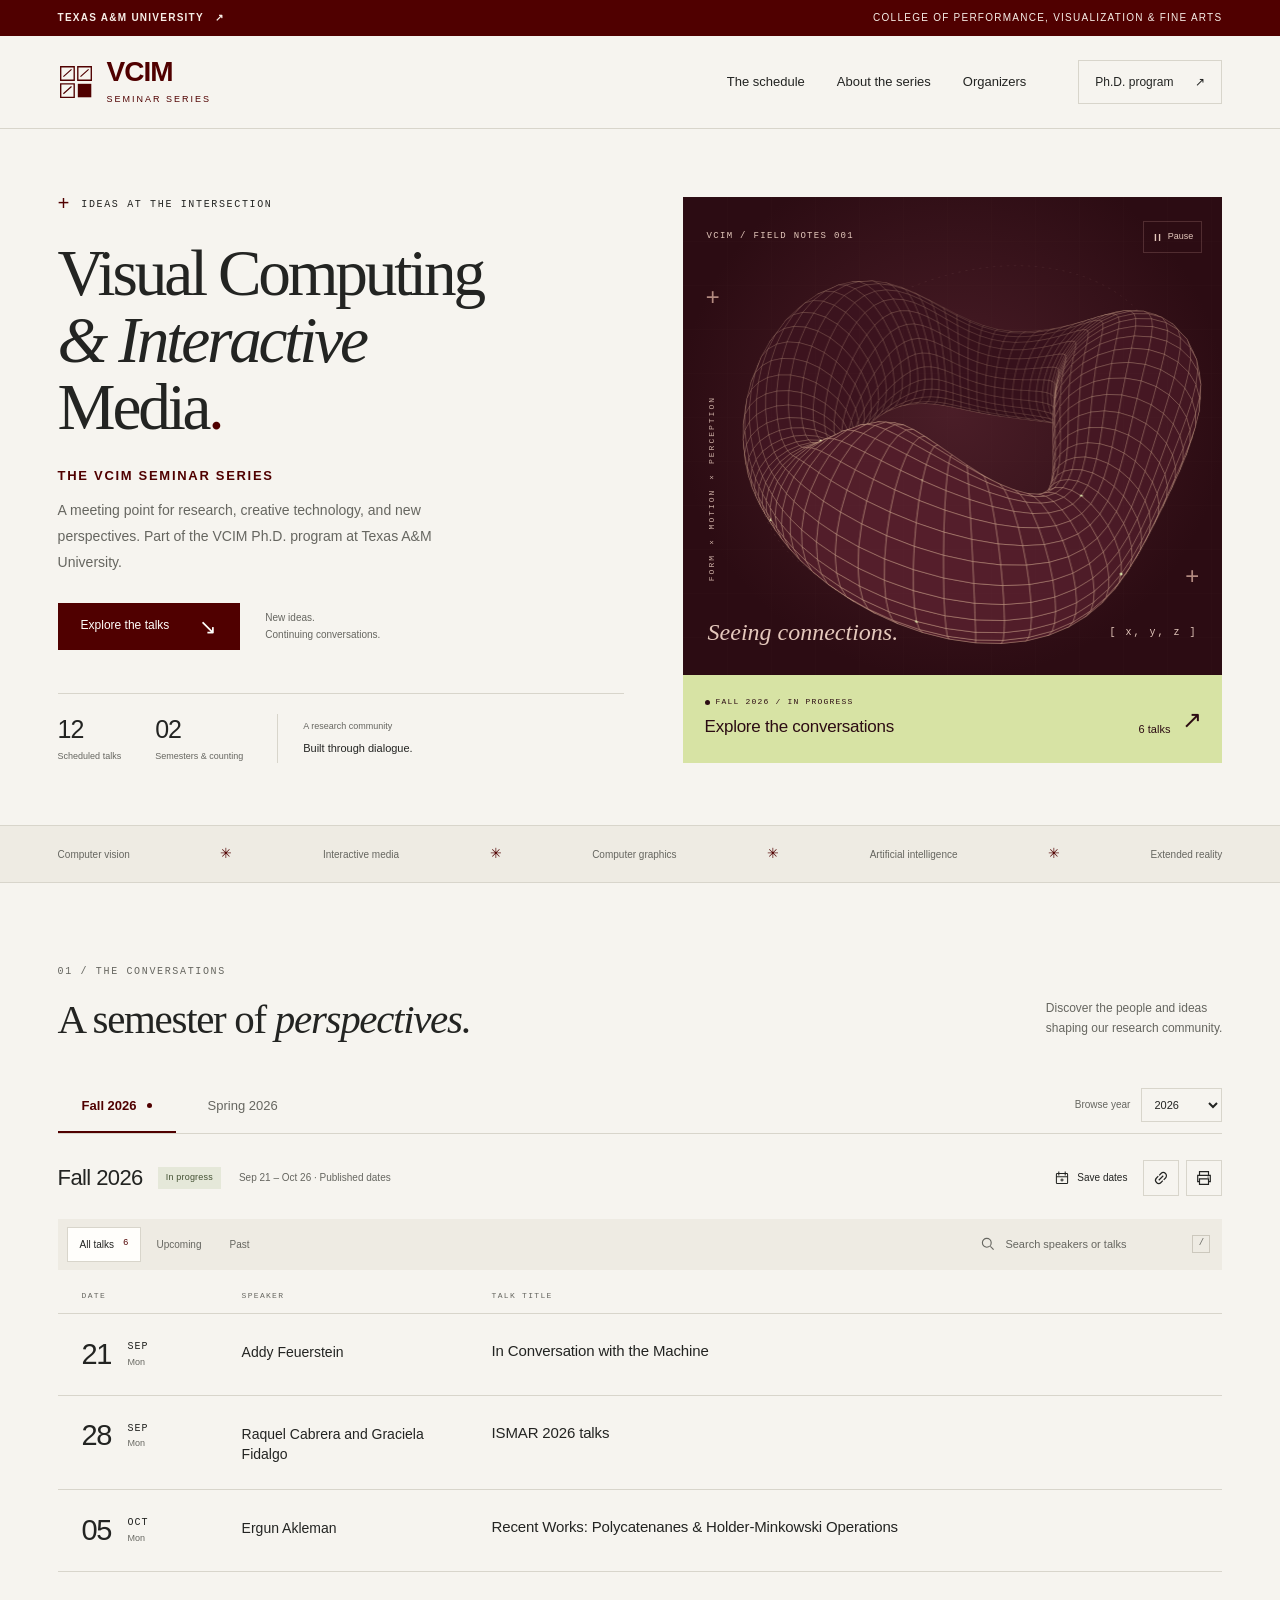
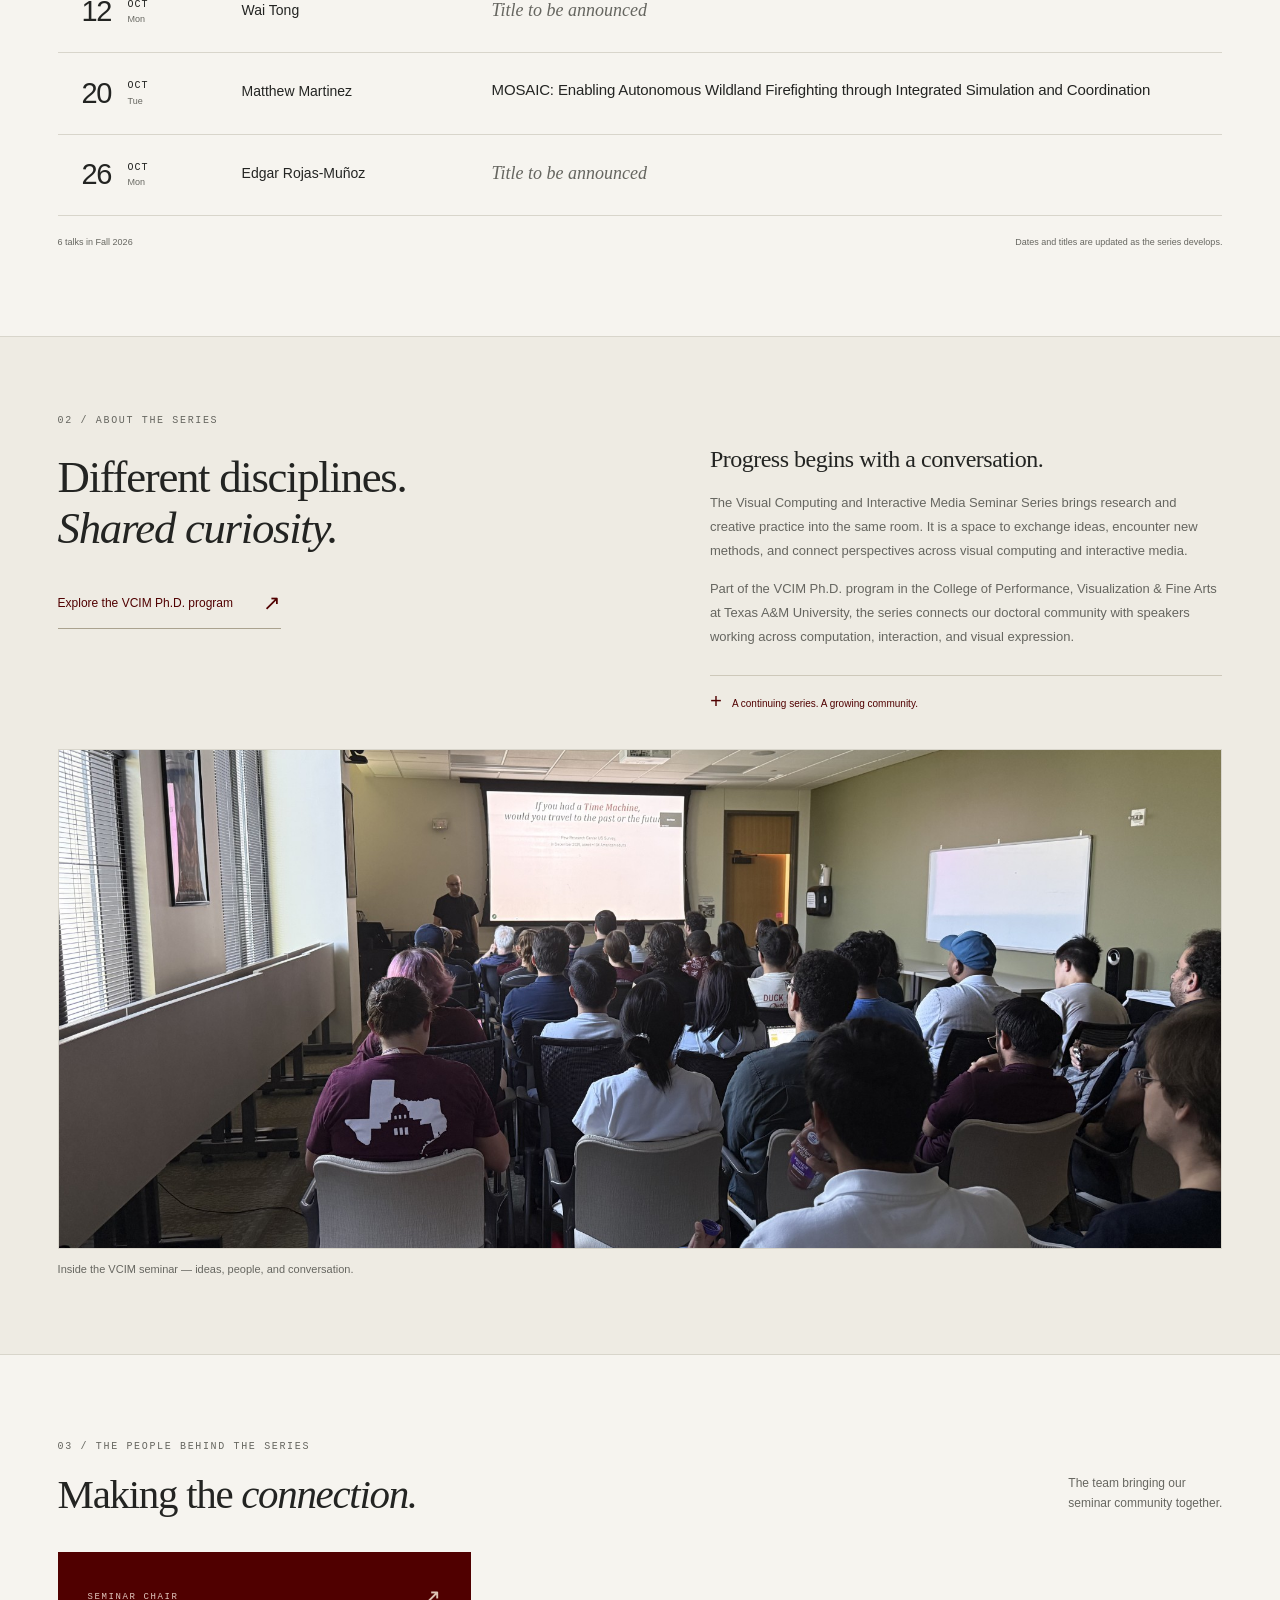
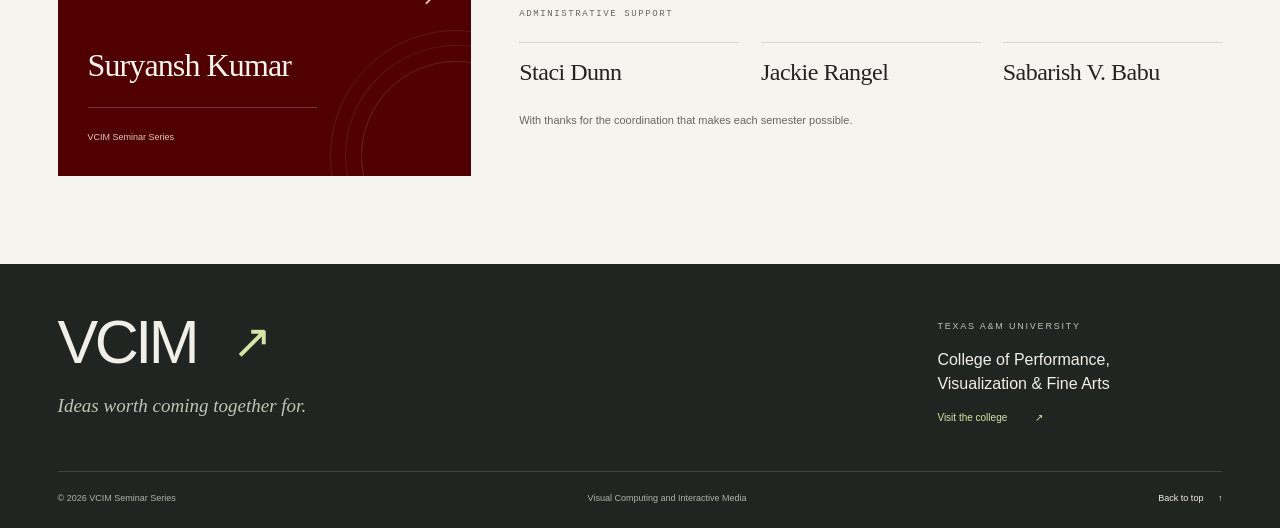
==== commit e028d441: "seminar pic added" ====
--- a/index.html
+++ b/index.html
@@ -63,7 +63,7 @@
         <a class="next-strip" id="next-strip" href="#schedule"><span class="next-label"><span class="status-dot" aria-hidden="true"></span><span id="next-label">From the series</span></span><span class="next-speaker" id="next-speaker">Explore the semester schedule</span><span class="next-date" id="next-date"></span><span class="next-arrow" aria-hidden="true">↗</span></a>
       </div>
     </section>
-    <div class="discipline-band" aria-label="Fields in conversation"><div class="container discipline-inner"><span>Artificial intelligence</span><span aria-hidden="true">✳</span><span>Interactive media</span><span aria-hidden="true">✳</span><span>Computer Vision</span><span aria-hidden="true">✳</span><span>Robotics</span><span aria-hidden="true">✳</span><span>Extended reality</span></div></div>
+    <div class="discipline-band" aria-label="Fields in conversation"><div class="container discipline-inner"><span>Computer vision</span><span aria-hidden="true">✳</span><span>Interactive media</span><span aria-hidden="true">✳</span><span>Computer graphics</span><span aria-hidden="true">✳</span><span>Artificial intelligence</span><span aria-hidden="true">✳</span><span>Extended reality</span></div></div>
 
     <section class="schedule-section container" id="schedule" aria-labelledby="schedule-heading">
       <div class="section-heading"><div><div class="eyebrow section-eyebrow">01 / The conversations</div><h2 id="schedule-heading">A semester of <em>perspectives.</em></h2></div><p class="section-intro">Discover the people and ideas<br>shaping our research community.</p></div>
@@ -81,7 +81,19 @@
       </div>
     </section>
 
-    <section id="about" class="about-section" aria-labelledby="about-heading"><div class="container about-grid"><div><div class="eyebrow">02 / About the series</div><h2 id="about-heading">Different disciplines.<br><em>Shared curiosity.</em></h2><a class="inline-link" data-program-link href="https://pvfa.tamu.edu/academics/visualization-program/ph-d-in-visual-computing-and-interactive-media/" target="_blank" rel="noopener noreferrer">Explore the VCIM Ph.D. program <span aria-hidden="true">↗</span></a></div><div class="about-copy"><p class="about-lead">Progress begins with a conversation.</p><p>The Visual Computing and Interactive Media Seminar Series brings research and creative practice into the same room. It is a space to exchange ideas, encounter new methods, and connect perspectives across visual computing and interactive media.</p><p>Part of the VCIM Ph.D. program in the College of Performance, Visualization &amp; Fine Arts at Texas A&amp;M University, the series connects our doctoral community with speakers working across computation, interaction, and visual expression.</p><div class="about-signature"><span class="tiny-cross" aria-hidden="true">+</span><span>A continuing series. A growing community.</span></div></div></div></section>
+    <section id="about" class="about-section" aria-labelledby="about-heading"><div class="container about-grid"><div><div class="eyebrow">02 / About the series</div><h2 id="about-heading">Different disciplines.<br><em>Shared curiosity.</em></h2><a class="inline-link" data-program-link href="https://pvfa.tamu.edu/academics/visualization-program/ph-d-in-visual-computing-and-interactive-media/" target="_blank" rel="noopener noreferrer">Explore the VCIM Ph.D. program <span aria-hidden="true">↗</span></a></div><div class="about-copy"><p class="about-lead">Progress begins with a conversation.</p><p>The Visual Computing and Interactive Media Seminar Series brings research and creative practice into the same room. It is a space to exchange ideas, encounter new methods, and connect perspectives across visual computing and interactive media.</p><p>Part of the VCIM Ph.D. program in the College of Performance, Visualization &amp; Fine Arts at Texas A&amp;M University, the series connects our doctoral community with speakers working across computation, interaction, and visual expression.</p><div class="about-signature"><span class="tiny-cross" aria-hidden="true">+</span><span>A continuing series. A growing community.</span></div></div></div>
+      <!-- Seminar photograph: replace the image at this path to update it. -->
+      <figure class="seminar-photo container">
+        <img
+          src="assets/visuals/vcim-seminar-session.jpeg"
+          alt="Attendees listening to a speaker presenting at the front of a classroom during a VCIM seminar."
+          width="1920"
+          height="1440"
+          loading="lazy"
+          decoding="async">
+        <figcaption>Inside the VCIM seminar — ideas, people, and conversation.</figcaption>
+      </figure>
+    </section>
 
     <section class="organizers-section container" id="organizers" aria-labelledby="organizers-heading"><div class="section-heading"><div><div class="eyebrow section-eyebrow">03 / The people behind the series</div><h2 id="organizers-heading">Making the <em>connection.</em></h2></div><p class="section-intro">The team bringing our<br>seminar community together.</p></div><div class="organizer-grid"><article class="organizer chair-card"><div class="organizer-top"><span class="organizer-role">Seminar chair</span><span aria-hidden="true">↗</span></div><h3 id="chair-name">Suryansh Kumar</h3><div class="organizer-card-line" aria-hidden="true"></div><span class="organizer-footer">VCIM Seminar Series</span></article><div class="support-team"><span class="support-heading">Administrative support</span><div id="support-names" class="support-names"><div>Staci Dunn</div><div>Jackie Rangel</div><div>Sabarish V. Babu</div></div><p>With thanks for the coordination that makes each semester possible.</p></div></div></section>
   </main>
--- a/styles/main.css
+++ b/styles/main.css
@@ -7,3 +7,31 @@
 @media(max-width:365px){.hero-meta-last{display:none!important}.hero h1{font-size:43px}.next-strip{padding-inline:15px}.next-speaker{font-size:14px}.next-date{font-size:9px}.semester-tab{padding-inline:10px}.semester-summary h3{font-size:18px}.semester-status{font-size:7px}.schedule-actions .icon-button,.schedule-actions .text-button{width:29px;height:30px;min-height:30px}.talk-row{grid-template-columns:60px 1fr;gap:5px 10px}}
 @media(prefers-reduced-motion:reduce){html{scroll-behavior:auto}*,*::before,*::after{transition:none!important;animation:none!important}.button-primary:hover{transform:none}}
 @media print{@page{margin:16mm}html,body{background:white;color:black;font-size:11pt}.container{width:100%;max-width:none}body>*:not(main),main>*:not(.schedule-section),.section-intro,.semester-bar,.schedule-actions,.filter-bar,.schedule-footnote p:last-child,.toast,.skip-link{display:none!important}.schedule-section{padding:0}.section-heading{margin-bottom:15px}h2{font-size:26pt}.section-eyebrow{font-size:8pt}.semester-summary{padding:10px 0 16px}.semester-summary h3{font-size:18pt}.semester-date-range{font-size:9pt}.talk-header,.talk-row{display:grid;grid-template-columns:90px 140px 1fr;gap:15px;padding:14px 5px;border-color:#bbb}.talk-row{break-inside:avoid;page-break-inside:avoid}.talk-date{display:flex;flex-direction:row;grid-column:auto;grid-row:auto;gap:8px;padding:0}.talk-speaker,.talk-title{grid-column:auto;font-size:10pt}.talk-row.next-talk{border:0;border-bottom:1px solid #bbb;background:none}.talk-row.next-talk::before{display:none}.next-tag{display:none}.date-day{font-size:22pt}.date-month,.date-weekday{font-size:8pt}.schedule-footnote{font-size:8pt}a::after{content:none!important}#semester-panel{outline:none!important}}
+
+/* Seminar photograph. The image stays within the existing About section. */
+.seminar-photo {
+  margin: 36px auto 0;
+}
+
+.seminar-photo img {
+  display: block;
+  width: 100%;
+  height: auto;
+  aspect-ratio: 21 / 9;
+  object-fit: cover;
+  object-position: center 52%;
+  border: 1px solid var(--line);
+}
+
+.seminar-photo figcaption {
+  padding-top: 12px;
+  color: var(--muted);
+  font-size: 11px;
+  line-height: 1.6;
+}
+
+@media (max-width: 680px) {
+  .seminar-photo img {
+    aspect-ratio: 4 / 3;
+  }
+}
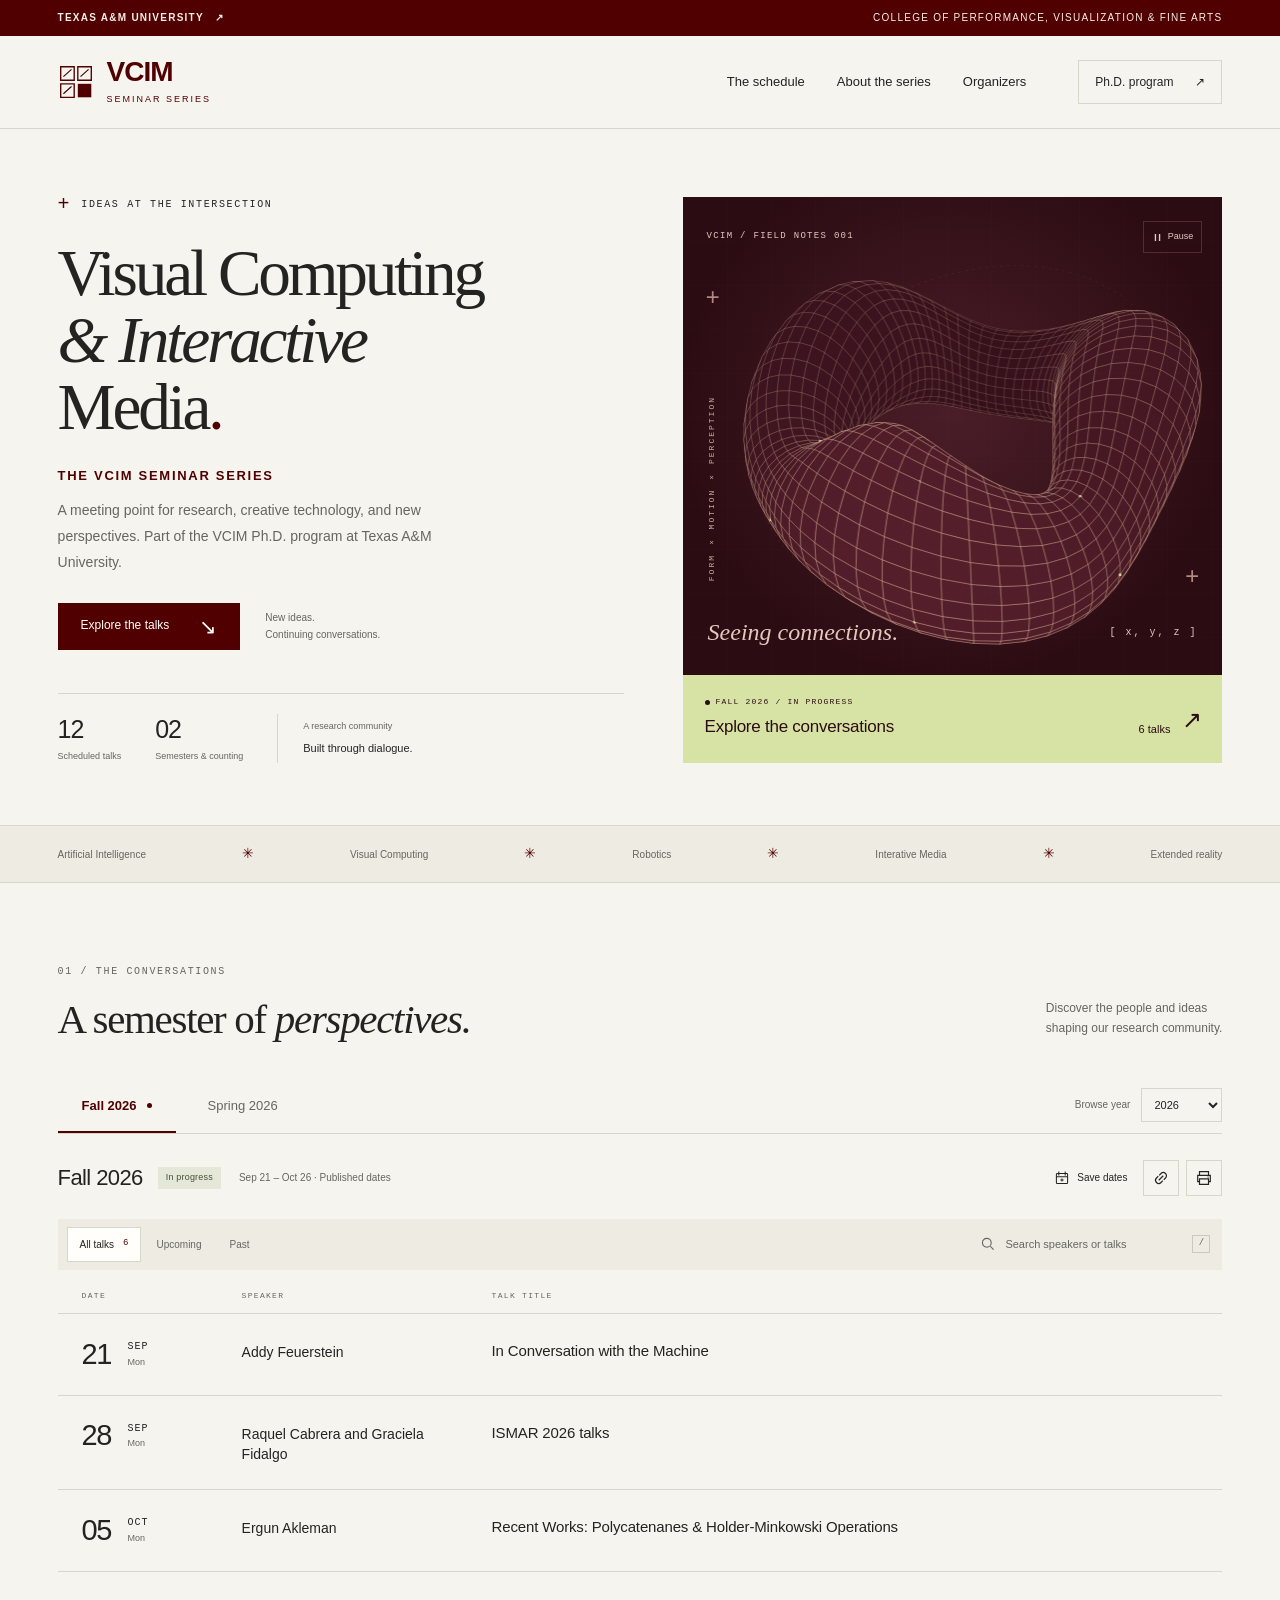
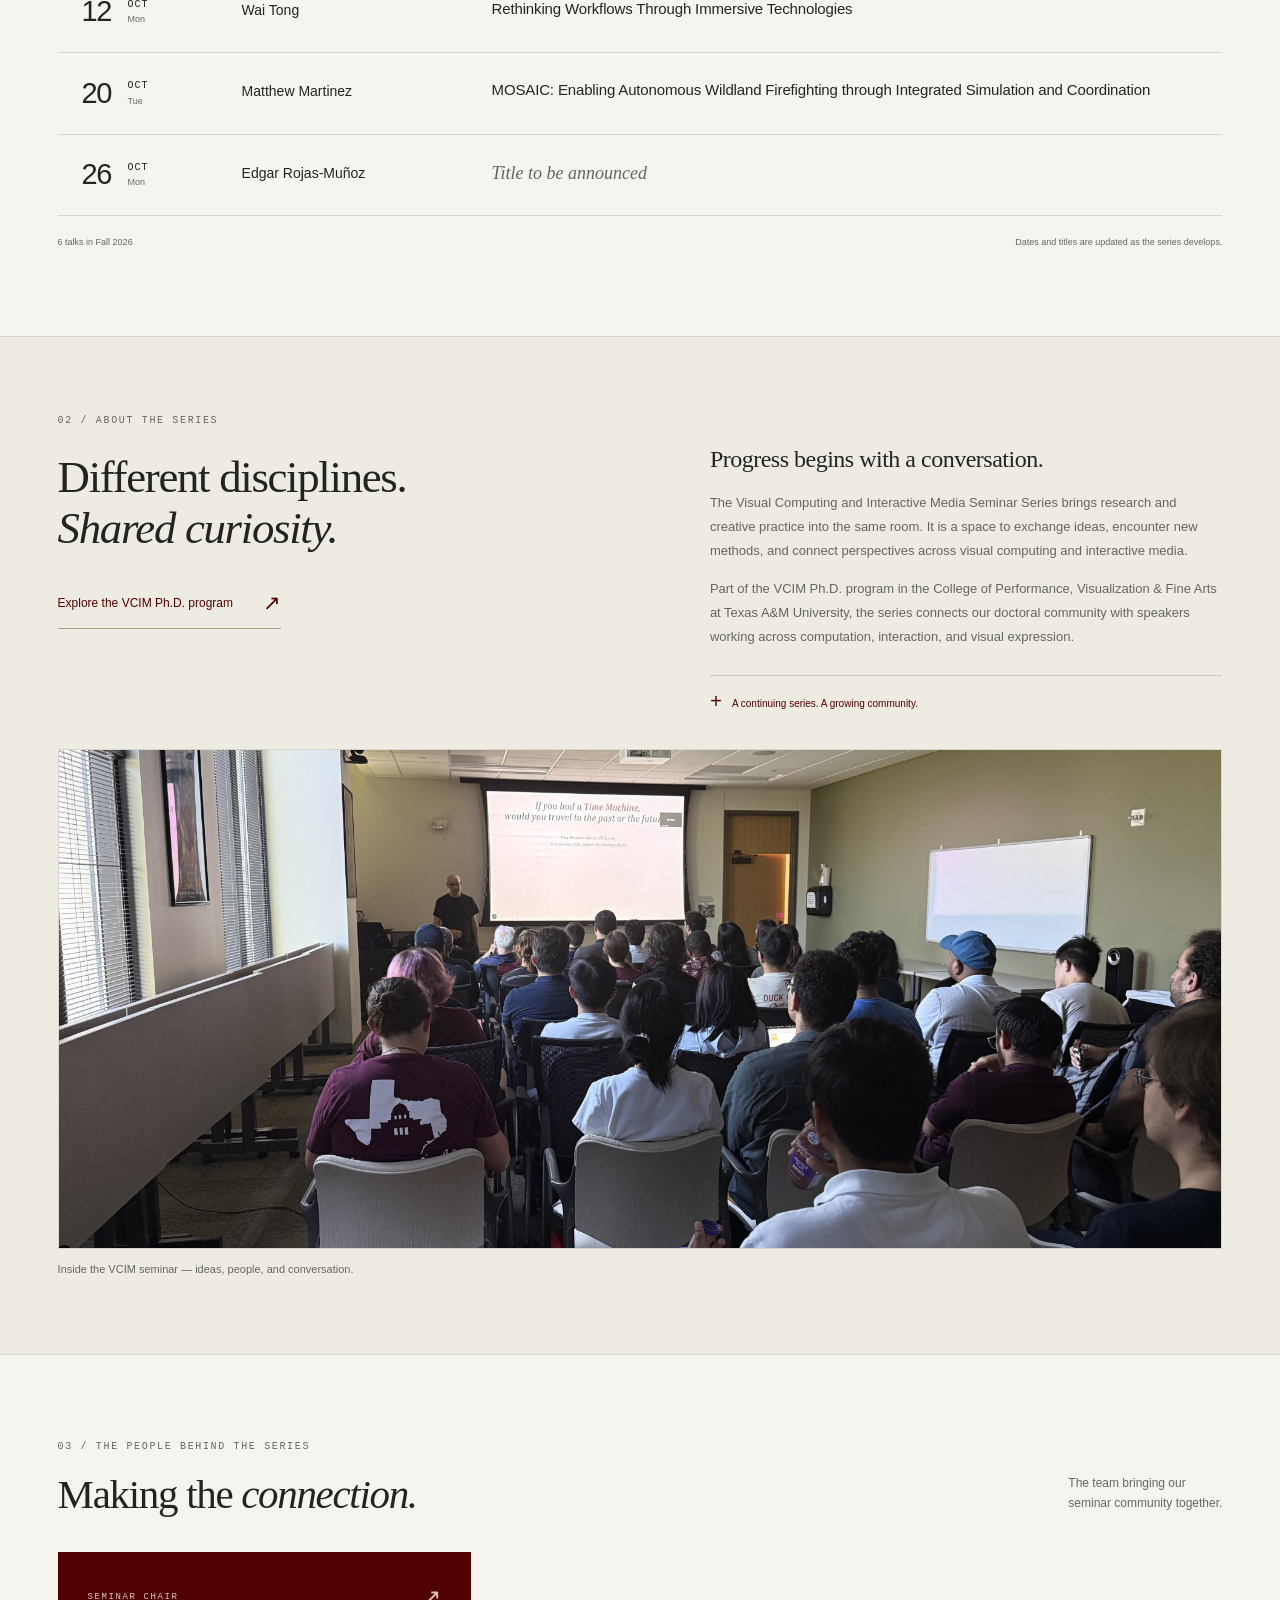
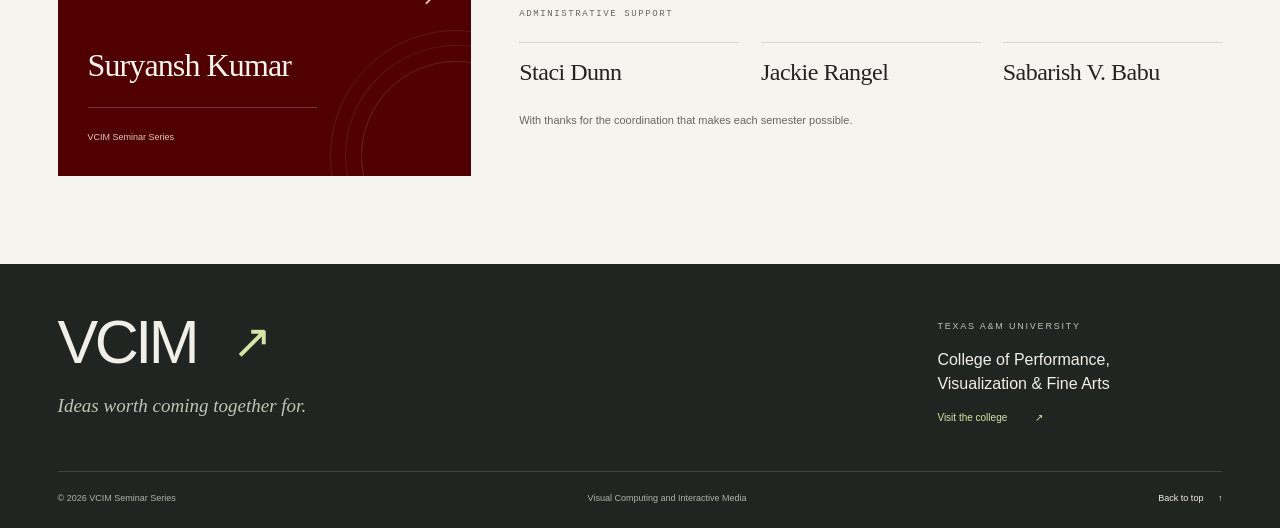
==== commit bc460cfa: "talk details added" ====
--- a/index.html
+++ b/index.html
@@ -63,7 +63,7 @@
         <a class="next-strip" id="next-strip" href="#schedule"><span class="next-label"><span class="status-dot" aria-hidden="true"></span><span id="next-label">From the series</span></span><span class="next-speaker" id="next-speaker">Explore the semester schedule</span><span class="next-date" id="next-date"></span><span class="next-arrow" aria-hidden="true">↗</span></a>
       </div>
     </section>
-    <div class="discipline-band" aria-label="Fields in conversation"><div class="container discipline-inner"><span>Computer vision</span><span aria-hidden="true">✳</span><span>Interactive media</span><span aria-hidden="true">✳</span><span>Computer graphics</span><span aria-hidden="true">✳</span><span>Artificial intelligence</span><span aria-hidden="true">✳</span><span>Extended reality</span></div></div>
+    <div class="discipline-band" aria-label="Fields in conversation"><div class="container discipline-inner"><span>Artificial Intelligence</span><span aria-hidden="true">✳</span><span>Visual Computing</span><span aria-hidden="true">✳</span><span>Robotics</span><span aria-hidden="true">✳</span><span>Interative Media</span><span aria-hidden="true">✳</span><span>Extended reality</span></div></div>
 
     <section class="schedule-section container" id="schedule" aria-labelledby="schedule-heading">
       <div class="section-heading"><div><div class="eyebrow section-eyebrow">01 / The conversations</div><h2 id="schedule-heading">A semester of <em>perspectives.</em></h2></div><p class="section-intro">Discover the people and ideas<br>shaping our research community.</p></div>
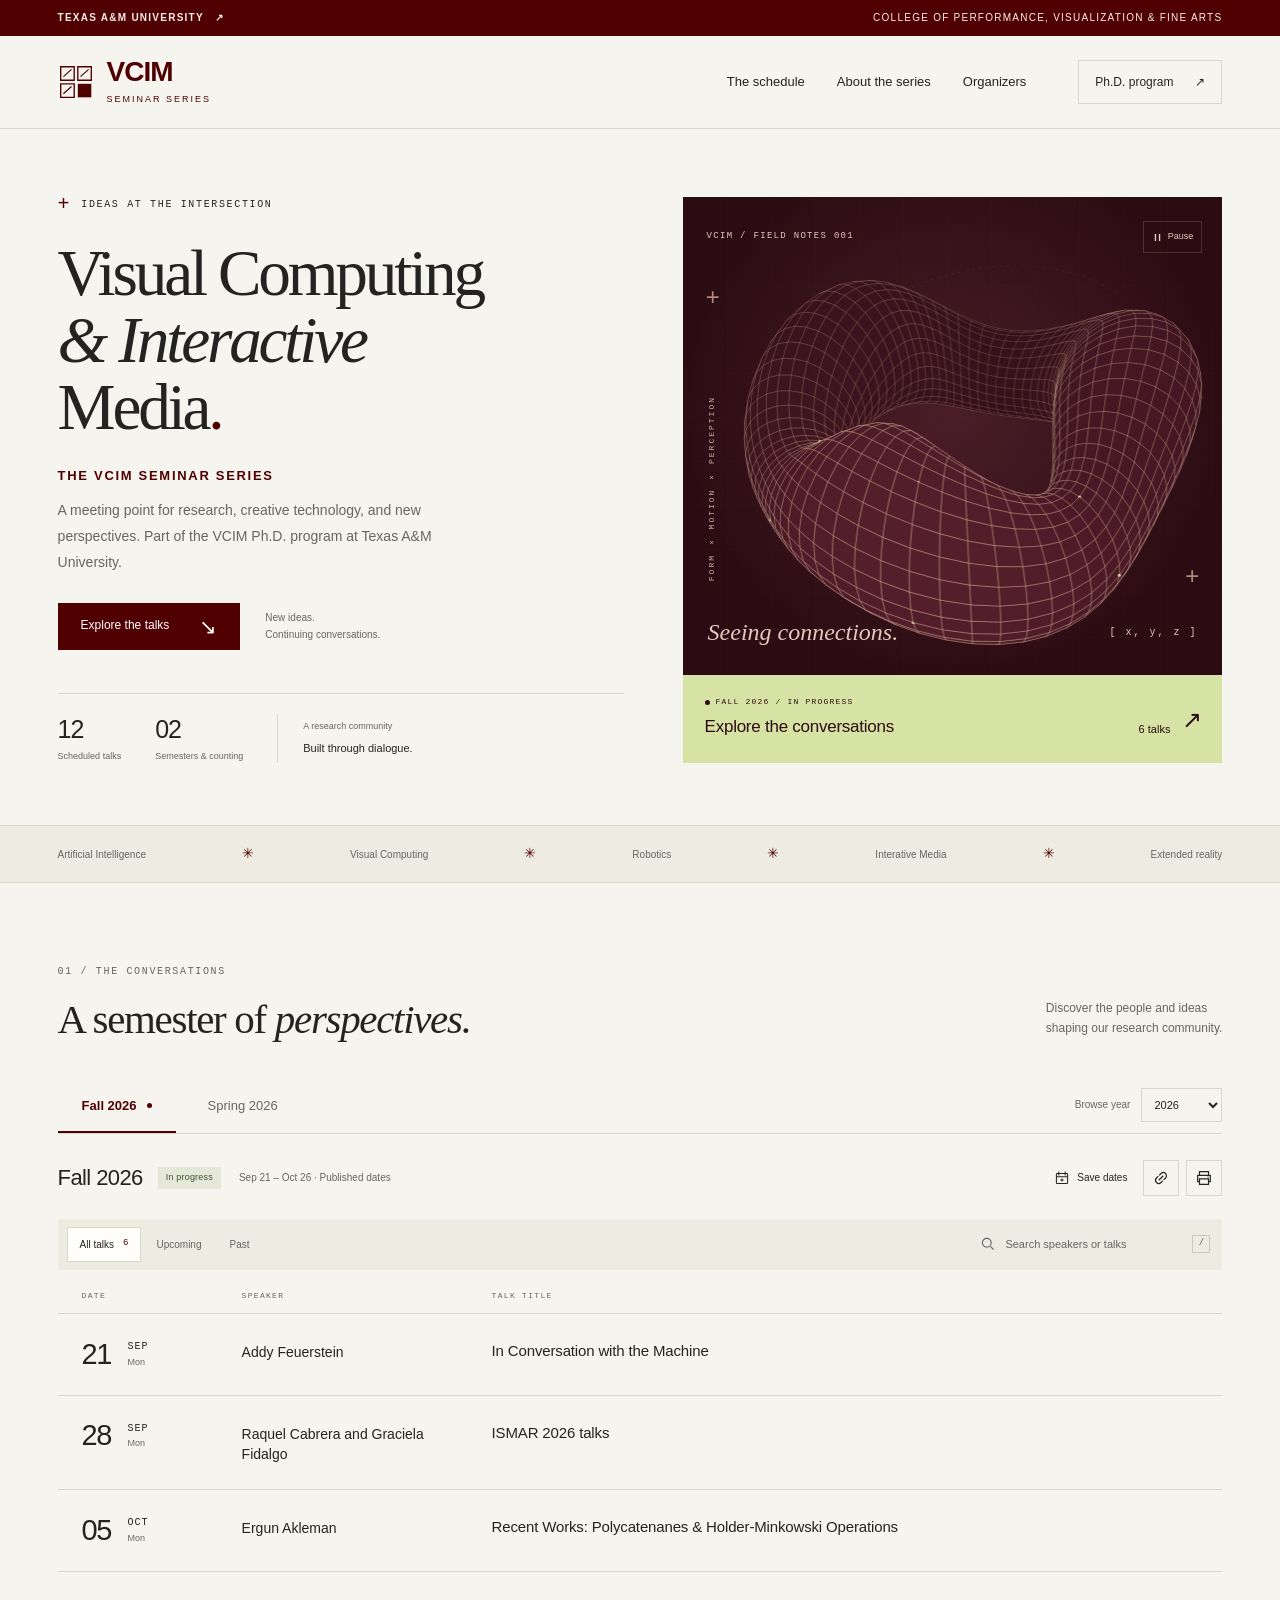
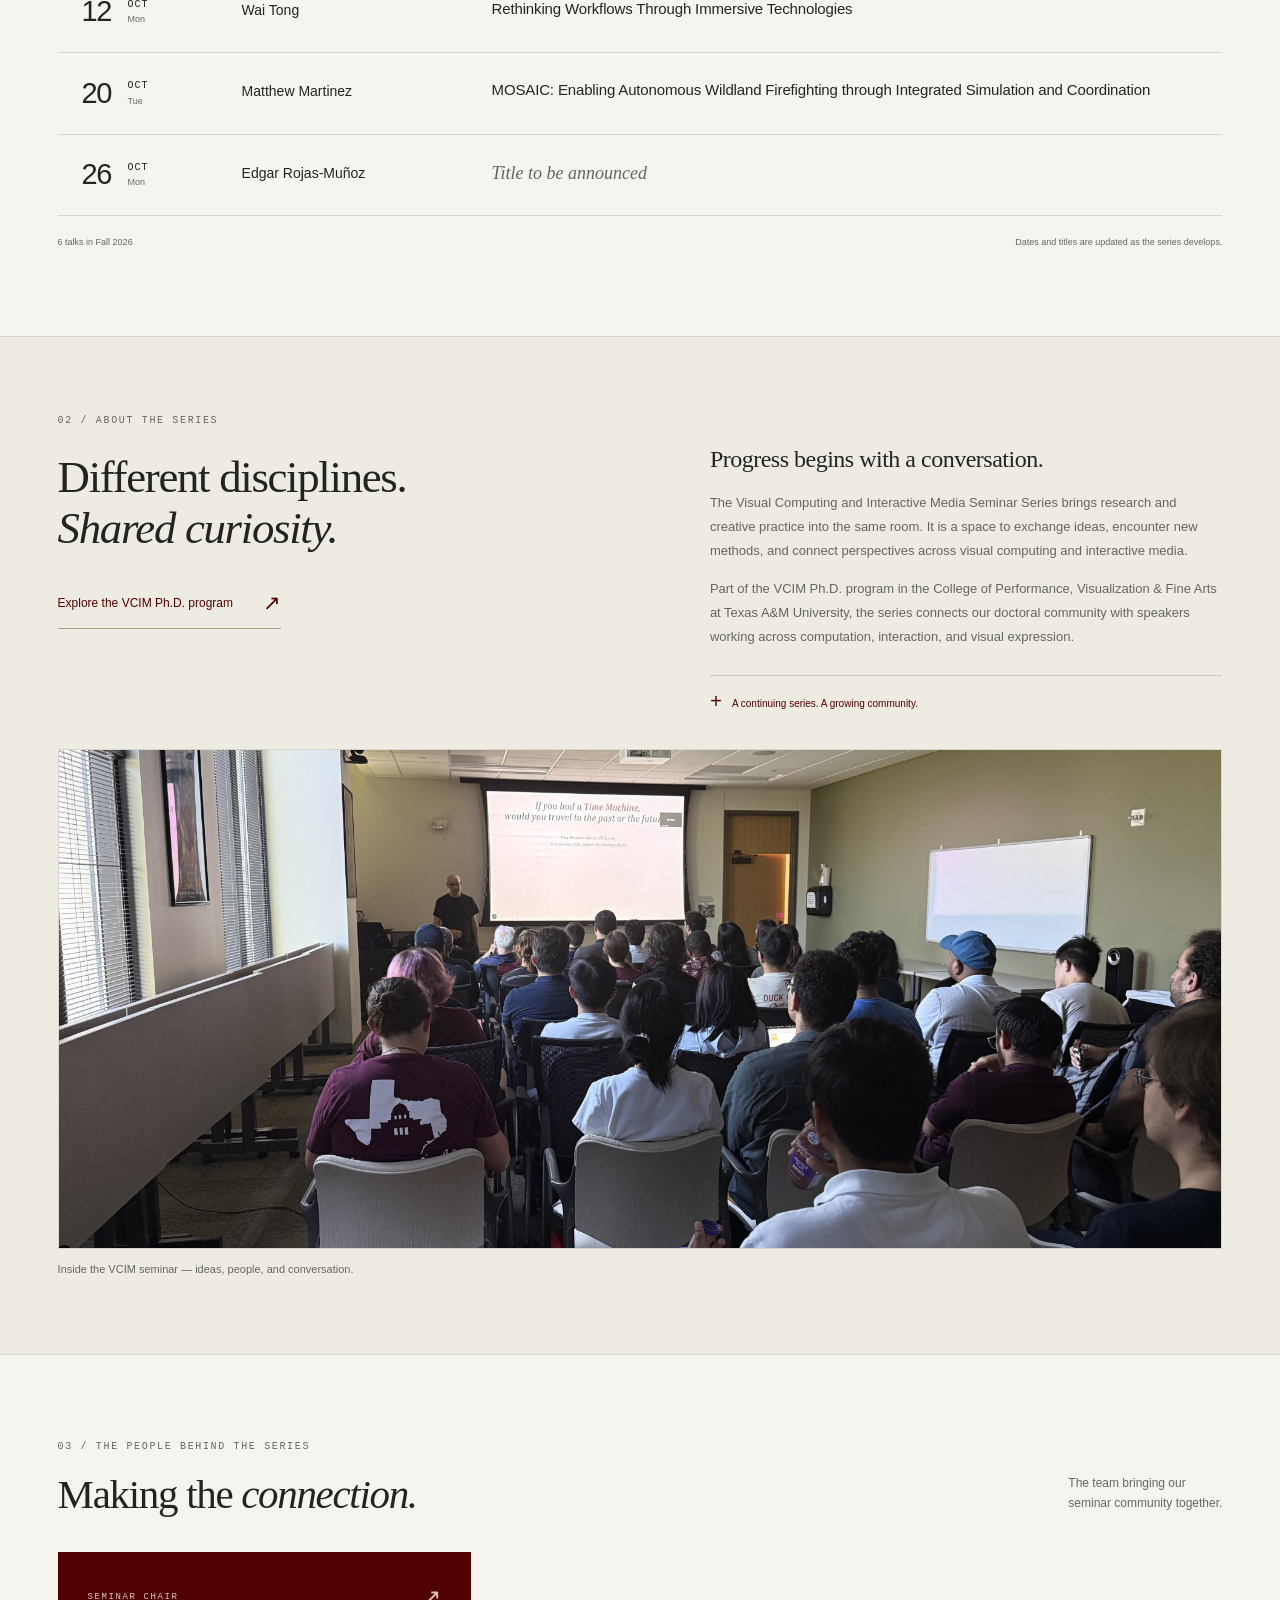
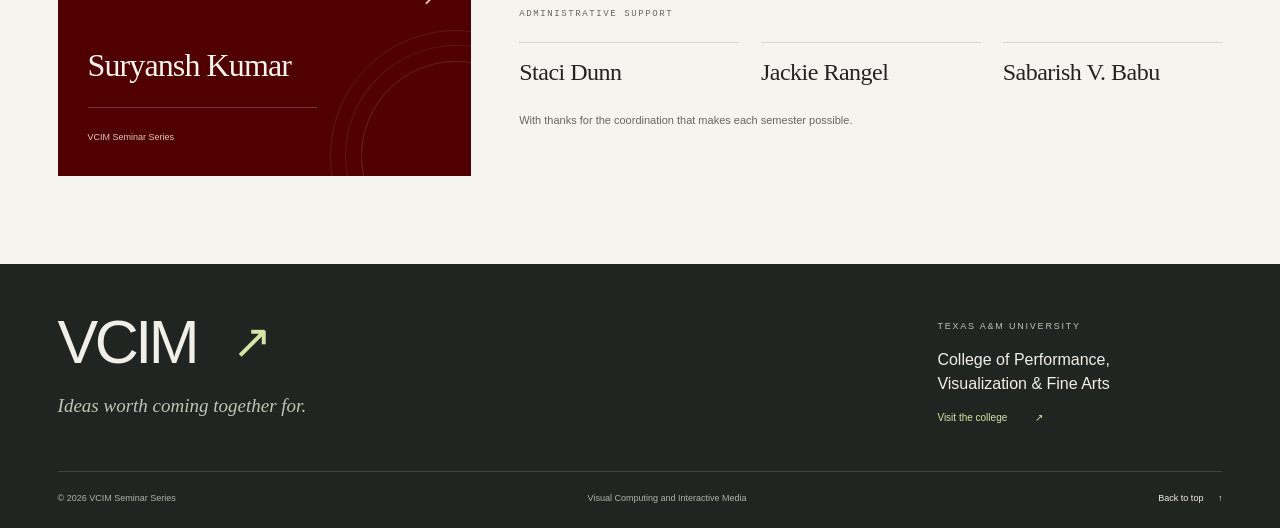
==== commit 6e95a802: "details added" ====
--- a/index.html
+++ b/index.html
@@ -95,7 +95,7 @@
       </figure>
     </section>
 
-    <section class="organizers-section container" id="organizers" aria-labelledby="organizers-heading"><div class="section-heading"><div><div class="eyebrow section-eyebrow">03 / The people behind the series</div><h2 id="organizers-heading">Making the <em>connection.</em></h2></div><p class="section-intro">The team bringing our<br>seminar community together.</p></div><div class="organizer-grid"><article class="organizer chair-card"><div class="organizer-top"><span class="organizer-role">Seminar chair</span><span aria-hidden="true">↗</span></div><h3 id="chair-name">Suryansh Kumar</h3><div class="organizer-card-line" aria-hidden="true"></div><span class="organizer-footer">VCIM Seminar Series</span></article><div class="support-team"><span class="support-heading">Administrative support</span><div id="support-names" class="support-names"><div>Staci Dunn</div><div>Jackie Rangel</div><div>Sabarish V. Babu</div></div><p>With thanks for the coordination that makes each semester possible.</p></div></div></section>
+    <section class="organizers-section container" id="organizers" aria-labelledby="organizers-heading"><div class="section-heading"><div><div class="eyebrow section-eyebrow">03 / The people behind the series</div><h2 id="organizers-heading">Making the <em>connection.</em></h2></div><p class="section-intro">The team bringing our<br>seminar community together.</p></div><div class="organizer-grid"><article class="organizer chair-card"><div class="organizer-top"><span class="organizer-role">Seminar chair</span><span aria-hidden="true">↗</span></div><h3 id="chair-name">Suryansh Kumar</h3><div class="organizer-card-line" aria-hidden="true"></div><span class="organizer-footer">VCIM Seminar Series</span></article><div class="support-team"><span class="support-heading">Administrative support</span><div id="support-names" class="support-names"><div>Staci Dunn</div><div>Sabarish V. Babu</div><div>Donald House</div></div><p>With thanks for the coordination that makes each semester possible.</p></div></div></section>
   </main>
   <footer class="site-footer"><div class="container"><div class="footer-main"><div><a href="#top" class="footer-wordmark">VCIM<span aria-hidden="true">↗</span></a><p>Ideas worth coming together for.</p></div><div class="footer-college"><span>Texas A&amp;M University</span><p>College of Performance,<br>Visualization &amp; Fine Arts</p><a data-college-link href="https://pvfa.tamu.edu/" target="_blank" rel="noopener noreferrer">Visit the college <span aria-hidden="true">↗</span></a></div></div><div class="footer-bottom"><span>© <span id="copyright-year">2026</span> VCIM Seminar Series</span><span>Visual Computing and Interactive Media</span><a href="#top">Back to top <span aria-hidden="true">↑</span></a></div></div></footer>
   <div id="toast" class="toast" role="status" aria-live="polite" aria-atomic="true"></div>
